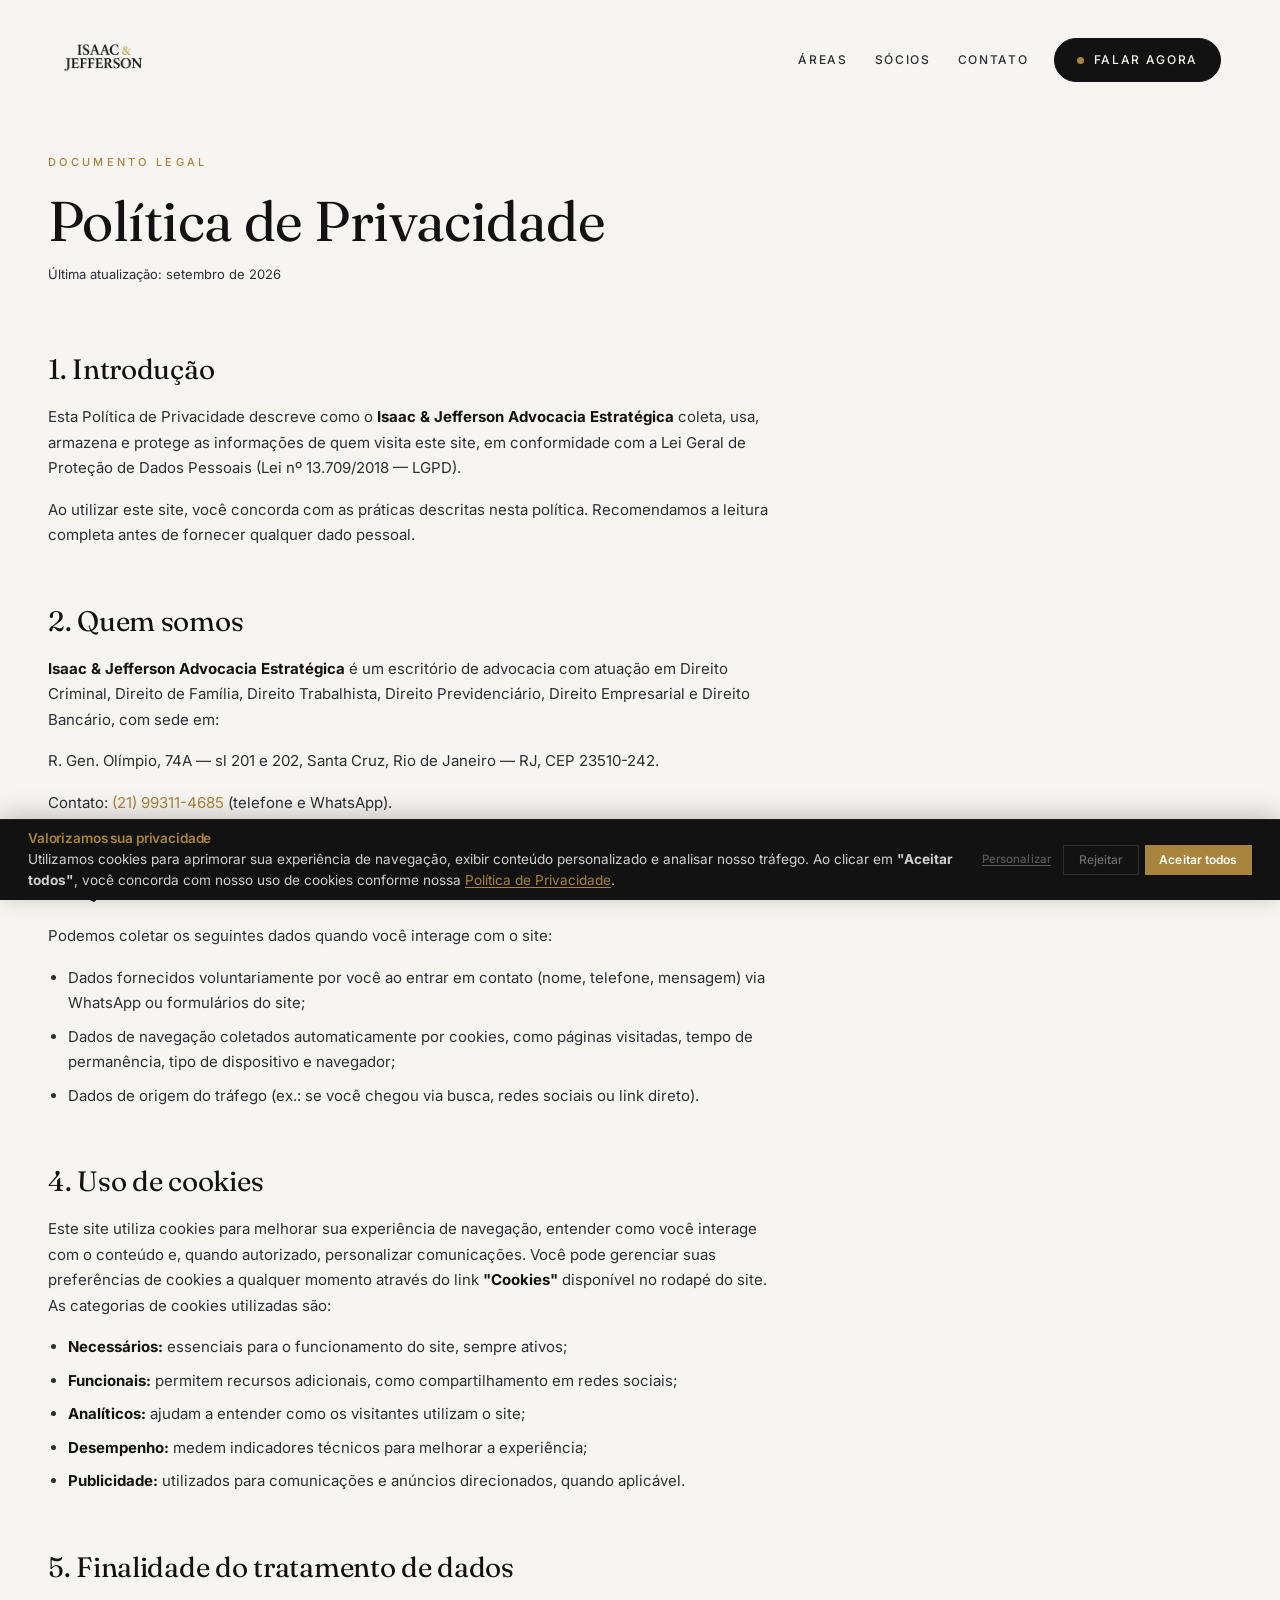
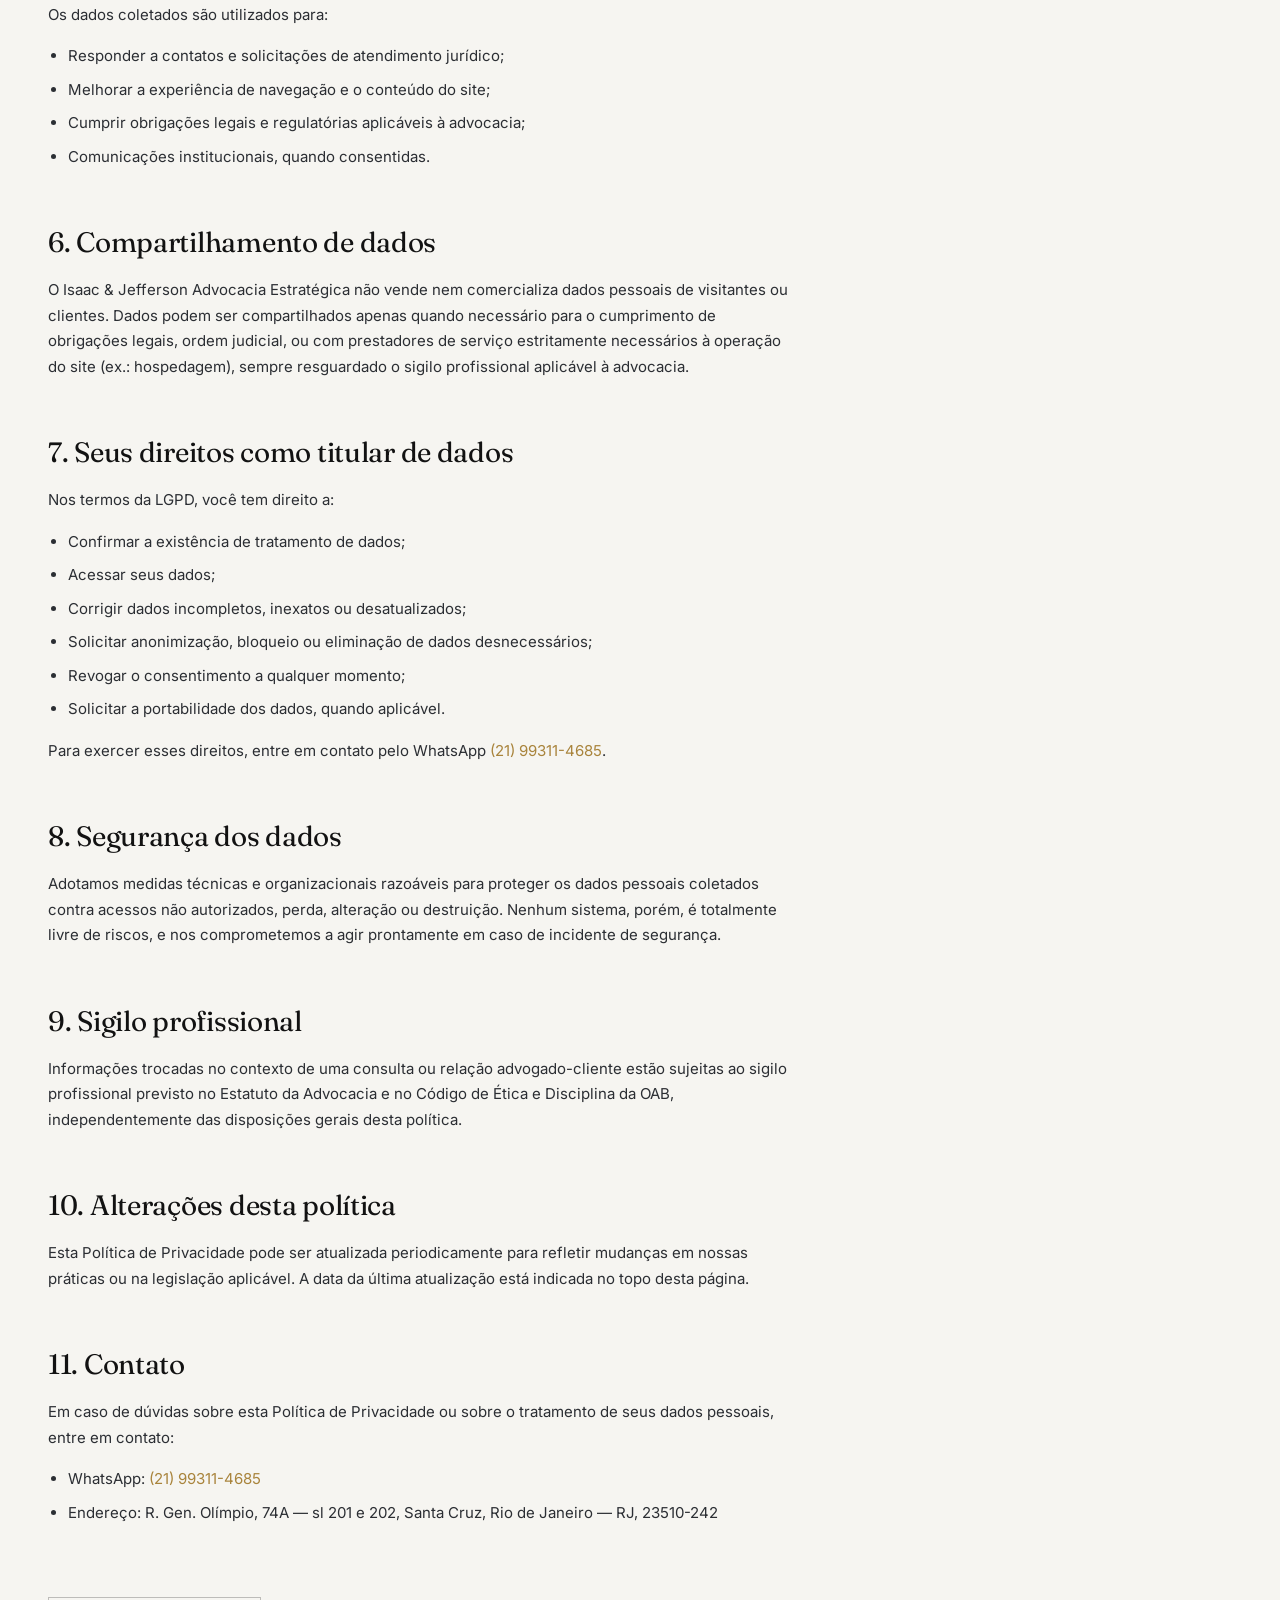
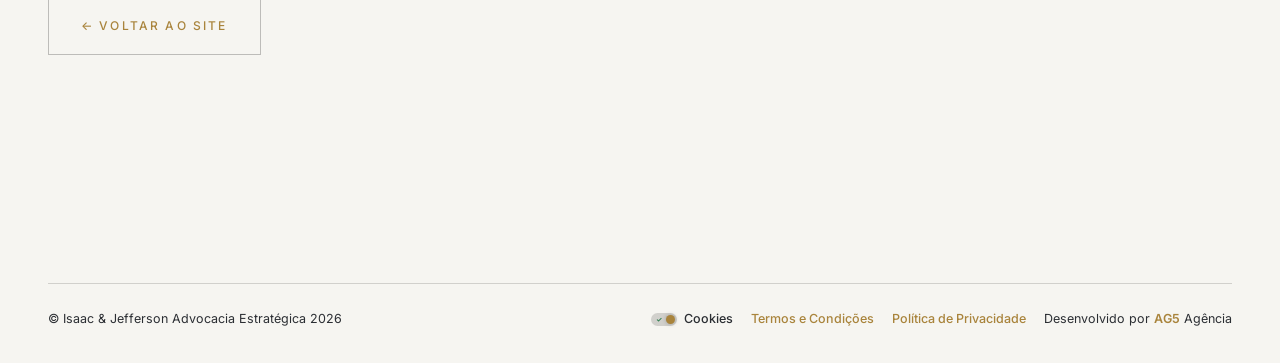
==== politica-de-privacidade.html @ b4bb5eb6 "Ajuste Gerais em cada seção" ====
<!DOCTYPE html>
<html lang="pt-BR">
<head>
<meta charset="utf-8" />
<meta name="viewport" content="width=device-width, initial-scale=1" />
<title>Política de Privacidade — Isaac &amp; Jefferson Advocacia Estratégica</title>
<meta name="description" content="Política de Privacidade do escritório Isaac &amp; Jefferson Advocacia Estratégica: como coletamos, usamos e protegemos seus dados, em conformidade com a LGPD." />
<meta name="robots" content="noindex, follow" />
<meta name="theme-color" content="#121212" />
<link rel="icon" href="assets/favicon-isaac-jefferson-advocacia.ico" />
<link rel="preconnect" href="https://fonts.googleapis.com" />
<link rel="preconnect" href="https://fonts.gstatic.com" crossorigin />
<link href="https://fonts.googleapis.com/css2?family=Fraunces:opsz,wght@9..144,300;9..144,400;9..144,500;9..144,600&family=Inter:wght@300;400;500;600&display=swap" rel="stylesheet" />
<link rel="stylesheet" href="style.css" />
<link rel="stylesheet" href="cookie-banner.css" />
<style>
  .legal { padding: clamp(120px, 12vw, 160px) 0 clamp(70px, 10vw, 130px); }
  .legal__header { margin-bottom: clamp(40px, 6vw, 64px); }
  .legal__title { font-family: var(--font-display); font-size: clamp(32px, 5vw, 56px); line-height: 1.05; margin-bottom: 14px; }
  .legal__updated { font-size: 13px; color: var(--graphite); }
  .legal__body { max-width: 74ch; }
  .legal__body h2 { font-family: var(--font-display); font-size: clamp(20px, 2.4vw, 28px); margin: clamp(36px, 5vw, 52px) 0 14px; }
  .legal__body h2:first-child { margin-top: 0; }
  .legal__body p, .legal__body li { font-size: 15px; line-height: 1.7; color: var(--graphite); }
  .legal__body p { margin: 0 0 16px; }
  .legal__body ul { margin: 0 0 16px; padding-left: 20px; }
  .legal__body li { margin-bottom: 8px; }
  .legal__body a { color: var(--gold); }
  .legal__body strong { color: var(--ink); }
  .legal__back { display: inline-flex; margin-top: clamp(40px, 6vw, 56px); }
</style>
</head>
<body>

<a href="index.html#hero" class="sr-only">Ir para o conteúdo</a>

<header class="nav" id="navbar">
  <div class="nav__inner">
    <a href="index.html#hero" class="nav__logo" aria-label="Isaac &amp; Jefferson Advocacia Estratégica — início">
      <img src="assets/logo-isaac-jefferson-advocacia-estrategica.webp" alt="Isaac &amp; Jefferson Advocacia Estratégica" />
    </a>
    <nav class="nav__links" aria-label="Navegação principal">
      <a class="nav__link" href="index.html#areas">Áreas</a>
      <a class="nav__link" href="index.html#socios">Sócios</a>
      <a class="nav__link" href="index.html#contato">Contato</a>
      <a class="nav__cta" href="https://wa.me/5521993114685?text=Ol%C3%A1%2C%20vim%20atrav%C3%A9s%20do%20site%20e%20gostaria%20de%20agendar%20uma%20consulta." target="_blank" rel="noopener"><span class="nav__dot"></span>Falar agora</a>
    </nav>
    <button type="button" class="nav__burger" id="navBurger" aria-label="Abrir menu" aria-expanded="false" aria-controls="drawer">
      <span></span><span></span><span></span>
    </button>
  </div>
</header>

<main>
  <section class="legal section--light">
    <div class="wrap">
      <div class="legal__header">
        <p class="eyebrow mb-3">Documento legal</p>
        <h1 class="legal__title">Política de Privacidade</h1>
        <p class="legal__updated">Última atualização: setembro de 2026</p>
      </div>

      <div class="legal__body">
        <h2>1. Introdução</h2>
        <p>Esta Política de Privacidade descreve como o <strong>Isaac &amp; Jefferson Advocacia Estratégica</strong> coleta, usa, armazena e protege as informações de quem visita este site, em conformidade com a Lei Geral de Proteção de Dados Pessoais (Lei nº 13.709/2018 — LGPD).</p>
        <p>Ao utilizar este site, você concorda com as práticas descritas nesta política. Recomendamos a leitura completa antes de fornecer qualquer dado pessoal.</p>

        <h2>2. Quem somos</h2>
        <p><strong>Isaac &amp; Jefferson Advocacia Estratégica</strong> é um escritório de advocacia com atuação em Direito Criminal, Direito de Família, Direito Trabalhista, Direito Previdenciário, Direito Empresarial e Direito Bancário, com sede em:</p>
        <p>R. Gen. Olímpio, 74A — sl 201 e 202, Santa Cruz, Rio de Janeiro — RJ, CEP 23510-242.</p>
        <p>Contato: <a href="https://wa.me/5521993114685?text=Ol%C3%A1%2C%20vim%20atrav%C3%A9s%20do%20site%20e%20gostaria%20de%20tirar%20uma%20d%C3%BAvida." target="_blank" rel="noopener">(21) 99311-4685</a> (telefone e WhatsApp).</p>

        <h2>3. Quais dados coletamos</h2>
        <p>Podemos coletar os seguintes dados quando você interage com o site:</p>
        <ul>
          <li>Dados fornecidos voluntariamente por você ao entrar em contato (nome, telefone, mensagem) via WhatsApp ou formulários do site;</li>
          <li>Dados de navegação coletados automaticamente por cookies, como páginas visitadas, tempo de permanência, tipo de dispositivo e navegador;</li>
          <li>Dados de origem do tráfego (ex.: se você chegou via busca, redes sociais ou link direto).</li>
        </ul>

        <h2>4. Uso de cookies</h2>
        <p>Este site utiliza cookies para melhorar sua experiência de navegação, entender como você interage com o conteúdo e, quando autorizado, personalizar comunicações. Você pode gerenciar suas preferências de cookies a qualquer momento através do link <strong>"Cookies"</strong> disponível no rodapé do site. As categorias de cookies utilizadas são:</p>
        <ul>
          <li><strong>Necessários:</strong> essenciais para o funcionamento do site, sempre ativos;</li>
          <li><strong>Funcionais:</strong> permitem recursos adicionais, como compartilhamento em redes sociais;</li>
          <li><strong>Analíticos:</strong> ajudam a entender como os visitantes utilizam o site;</li>
          <li><strong>Desempenho:</strong> medem indicadores técnicos para melhorar a experiência;</li>
          <li><strong>Publicidade:</strong> utilizados para comunicações e anúncios direcionados, quando aplicável.</li>
        </ul>

        <h2>5. Finalidade do tratamento de dados</h2>
        <p>Os dados coletados são utilizados para:</p>
        <ul>
          <li>Responder a contatos e solicitações de atendimento jurídico;</li>
          <li>Melhorar a experiência de navegação e o conteúdo do site;</li>
          <li>Cumprir obrigações legais e regulatórias aplicáveis à advocacia;</li>
          <li>Comunicações institucionais, quando consentidas.</li>
        </ul>

        <h2>6. Compartilhamento de dados</h2>
        <p>O Isaac &amp; Jefferson Advocacia Estratégica não vende nem comercializa dados pessoais de visitantes ou clientes. Dados podem ser compartilhados apenas quando necessário para o cumprimento de obrigações legais, ordem judicial, ou com prestadores de serviço estritamente necessários à operação do site (ex.: hospedagem), sempre resguardado o sigilo profissional aplicável à advocacia.</p>

        <h2>7. Seus direitos como titular de dados</h2>
        <p>Nos termos da LGPD, você tem direito a:</p>
        <ul>
          <li>Confirmar a existência de tratamento de dados;</li>
          <li>Acessar seus dados;</li>
          <li>Corrigir dados incompletos, inexatos ou desatualizados;</li>
          <li>Solicitar anonimização, bloqueio ou eliminação de dados desnecessários;</li>
          <li>Revogar o consentimento a qualquer momento;</li>
          <li>Solicitar a portabilidade dos dados, quando aplicável.</li>
        </ul>
        <p>Para exercer esses direitos, entre em contato pelo WhatsApp <a href="https://wa.me/5521993114685?text=Ol%C3%A1%2C%20vim%20atrav%C3%A9s%20do%20site%20e%20gostaria%20de%20tirar%20uma%20d%C3%BAvida." target="_blank" rel="noopener">(21) 99311-4685</a>.</p>

        <h2>8. Segurança dos dados</h2>
        <p>Adotamos medidas técnicas e organizacionais razoáveis para proteger os dados pessoais coletados contra acessos não autorizados, perda, alteração ou destruição. Nenhum sistema, porém, é totalmente livre de riscos, e nos comprometemos a agir prontamente em caso de incidente de segurança.</p>

        <h2>9. Sigilo profissional</h2>
        <p>Informações trocadas no contexto de uma consulta ou relação advogado-cliente estão sujeitas ao sigilo profissional previsto no Estatuto da Advocacia e no Código de Ética e Disciplina da OAB, independentemente das disposições gerais desta política.</p>

        <h2>10. Alterações desta política</h2>
        <p>Esta Política de Privacidade pode ser atualizada periodicamente para refletir mudanças em nossas práticas ou na legislação aplicável. A data da última atualização está indicada no topo desta página.</p>

        <h2>11. Contato</h2>
        <p>Em caso de dúvidas sobre esta Política de Privacidade ou sobre o tratamento de seus dados pessoais, entre em contato:</p>
        <ul>
          <li>WhatsApp: <a href="https://wa.me/5521993114685?text=Ol%C3%A1%2C%20vim%20atrav%C3%A9s%20do%20site%20e%20gostaria%20de%20tirar%20uma%20d%C3%BAvida." target="_blank" rel="noopener">(21) 99311-4685</a></li>
          <li>Endereço: R. Gen. Olímpio, 74A — sl 201 e 202, Santa Cruz, Rio de Janeiro — RJ, 23510-242</li>
        </ul>

        <a class="btn btn--ghost legal__back" href="index.html">← Voltar ao site</a>
      </div>
    </div>
  </section>
</main>

<footer class="footer">
  <div class="wrap">
    <div class="credits">
      <p>© Isaac &amp; Jefferson Advocacia Estratégica 2026</p>
      <div class="credits__right">
        <a href="#" id="ck-prefs-link" class="credits__cookie-link">
          <span class="credits__cookie-icon" id="cookie-toggle" aria-hidden="true">
            <span class="credits__cookie-check">✓</span>
            <span class="credits__cookie-x">✕</span>
            <span class="credits__cookie-dot"></span>
          </span>
          Cookies
        </a>
        <a href="termos-e-condicoes.html" class="credits__legal-link">Termos e Condições</a>
        <a href="politica-de-privacidade.html" class="credits__legal-link">Política de Privacidade</a>
        <p>Desenvolvido por <a href="https://www.ag5agencia.com.br" target="_blank" rel="noopener">AG5</a> Agência</p>
      </div>
    </div>
  </div>
</footer>

<!-- DRAWER MOBILE -->
<div class="drawer-overlay" id="drawerOverlay"></div>
<aside class="drawer" id="drawer" aria-hidden="true">
  <div class="drawer__head">
    <a href="index.html#hero" class="drawer__logo" aria-label="Isaac &amp; Jefferson Advocacia Estratégica — início">
      <img src="assets/logo-isaac-jefferson-advocacia-estrategica.webp" alt="Isaac &amp; Jefferson Advocacia Estratégica" />
    </a>
    <button type="button" class="drawer__close" id="drawerClose" aria-label="Fechar menu">
      <span></span><span></span>
    </button>
  </div>
  <nav class="drawer__nav" aria-label="Navegação mobile">
    <a class="drawer__link" href="index.html#areas">Áreas</a>
    <a class="drawer__link" href="index.html#socios">Sócios</a>
    <a class="drawer__link" href="index.html#contato">Contato</a>
  </nav>
  <a class="drawer__cta" href="https://wa.me/5521993114685?text=Ol%C3%A1%2C%20vim%20atrav%C3%A9s%20do%20site%20e%20gostaria%20de%20agendar%20uma%20consulta." target="_blank" rel="noopener"><span class="nav__dot"></span>Falar agora</a>
</aside>

<!-- ========== COOKIE BANNER (LGPD) ========== -->
<div id="ck-banner" class="ck-banner" role="dialog" aria-modal="true" aria-label="Aviso de cookies" aria-live="polite" aria-hidden="true">
  <div class="ck-banner__inner">
    <div class="ck-banner__content">
      <h2 class="ck-banner__title">Valorizamos sua privacidade</h2>
      <p class="ck-banner__text">
        Utilizamos cookies para aprimorar sua experiência de navegação, exibir conteúdo
        personalizado e analisar nosso tráfego. Ao clicar em <strong>"Aceitar todos"</strong>,
        você concorda com nosso uso de cookies conforme nossa
        <a href="politica-de-privacidade.html" class="ck-banner__link">Política de Privacidade</a>.
      </p>
    </div>
    <div class="ck-banner__actions">
      <button id="ck-customize" class="ck-btn ck-btn--ghost">Personalizar</button>
      <button id="ck-reject" class="ck-btn ck-btn--outline">Rejeitar</button>
      <button id="ck-accept-all" class="ck-btn ck-btn--primary">Aceitar todos</button>
    </div>
  </div>
</div>

<div id="ck-modal" class="ck-modal" role="dialog" aria-modal="true" aria-label="Personalizar preferências de cookies" aria-hidden="true">
  <div class="ck-modal__overlay" id="ck-modal-overlay"></div>
  <div class="ck-modal__box">
    <div class="ck-modal__header">
      <h2 class="ck-modal__title">Personalizar preferências de consentimento</h2>
      <button class="ck-modal__close" id="ck-modal-close" aria-label="Fechar modal">
        <svg width="18" height="18" viewBox="0 0 24 24" fill="none" aria-hidden="true">
          <path d="M18 6L6 18M6 6l12 12" stroke="currentColor" stroke-width="2" stroke-linecap="round" stroke-linejoin="round" />
        </svg>
      </button>
    </div>
    <div class="ck-modal__body">
      <p class="ck-modal__intro">
        Utilizamos cookies para ajudar você a navegar com eficiência e executar certas funções.
        Os cookies classificados como <strong>"Necessário"</strong> são essenciais para o
        funcionamento básico do site e não podem ser desativados.
      </p>
      <div class="ck-category">
        <div class="ck-category__header">
          <div class="ck-category__info">
            <h3 class="ck-category__name">Necessário</h3>
            <p class="ck-category__desc">Essenciais para o funcionamento do site. Não armazenam dados pessoalmente identificáveis.</p>
          </div>
          <span class="ck-category__badge">Sempre ativo</span>
        </div>
      </div>
      <div class="ck-category">
        <div class="ck-category__header">
          <div class="ck-category__info">
            <h3 class="ck-category__name">Funcional</h3>
            <p class="ck-category__desc">Ajudam a executar funcionalidades como compartilhamento em mídia social e recursos de terceiros.</p>
          </div>
          <label class="ck-toggle" aria-label="Ativar cookies funcionais">
            <input type="checkbox" id="ck-functional" name="functional">
            <span class="ck-toggle__slider"></span>
          </label>
        </div>
      </div>
      <div class="ck-category">
        <div class="ck-category__header">
          <div class="ck-category__info">
            <h3 class="ck-category__name">Analítico</h3>
            <p class="ck-category__desc">Usados para entender como os visitantes interagem com o site (visitantes, taxa de rejeição, etc.).</p>
          </div>
          <label class="ck-toggle" aria-label="Ativar cookies analíticos">
            <input type="checkbox" id="ck-analytics" name="analytics">
            <span class="ck-toggle__slider"></span>
          </label>
        </div>
      </div>
      <div class="ck-category">
        <div class="ck-category__header">
          <div class="ck-category__info">
            <h3 class="ck-category__name">Desempenho</h3>
            <p class="ck-category__desc">Analisam índices de desempenho do site para oferecer melhor experiência ao visitante.</p>
          </div>
          <label class="ck-toggle" aria-label="Ativar cookies de desempenho">
            <input type="checkbox" id="ck-performance" name="performance">
            <span class="ck-toggle__slider"></span>
          </label>
        </div>
      </div>
      <div class="ck-category">
        <div class="ck-category__header">
          <div class="ck-category__info">
            <h3 class="ck-category__name">Publicidade</h3>
            <p class="ck-category__desc">Entregam anúncios personalizados com base nas páginas visitadas anteriormente.</p>
          </div>
          <label class="ck-toggle" aria-label="Ativar cookies de publicidade">
            <input type="checkbox" id="ck-advertising" name="advertising">
            <span class="ck-toggle__slider"></span>
          </label>
        </div>
      </div>
    </div>
    <div class="ck-modal__footer">
      <button id="ck-modal-reject" class="ck-btn ck-btn--outline">Rejeitar</button>
      <button id="ck-modal-save" class="ck-btn ck-btn--ghost">Salvar Preferências</button>
      <button id="ck-modal-accept-all" class="ck-btn ck-btn--primary">Aceitar todos</button>
    </div>
  </div>
</div>

<button id="ck-prefs-btn" class="ck-prefs-btn" aria-label="Preferências de cookies" style="display:none;">Cookies</button>

<script src="cookie-banner.js" defer></script>
<script src="script.js" defer></script>
</body>
</html>
---- style.css ----
/* Isaac & Jefferson | Advocacia Estratégica — style.css */

:root {
  --ink: #121212;
  --gold: #A9843C;
  --paper: #F6F5F1;
  --graphite: #2B2E33;
  --ink-70: rgba(18, 18, 18, 0.7);
  --ink-16: rgba(18, 18, 18, 0.16);
  --ink-25: rgba(18, 18, 18, 0.25);
  --paper-82: rgba(246, 245, 241, 0.82);
  --paper-70: rgba(246, 245, 241, 0.7);
  --paper-60: rgba(246, 245, 241, 0.6);
  --paper-30: rgba(246, 245, 241, 0.3);
  --paper-16: rgba(246, 245, 241, 0.16);

  --font-display: "Fraunces", Georgia, "Times New Roman", serif;
  --font-body: "Inter", system-ui, -apple-system, sans-serif;

  --sp-1: 6px;
  --sp-2: 12px;
  --sp-3: 20px;
  --sp-4: 32px;
  --sp-5: clamp(34px, 5vw, 64px);
  --sp-section: clamp(70px, 10vw, 130px);
  --gutter: clamp(18px, 4vw, 48px);
  --maxw: 1280px;

  --ease-out-expo: cubic-bezier(0.16, 1, 0.3, 1);
}

*, *::before, *::after { box-sizing: border-box; }

html { scroll-behavior: smooth; }

body {
  margin: 0;
  background: var(--paper);
  color: var(--ink);
  font-family: var(--font-body);
  font-size: 16px;
  line-height: 1.5;
  -webkit-font-smoothing: antialiased;
  overflow-x: hidden;
}

img { display: block; max-width: 100%; }
a { color: var(--gold); text-decoration: none; transition: color 200ms ease; }
a:hover { color: var(--ink); }
button, input, textarea, select { font: inherit; }

h1, h2, h3 { margin: 0; font-weight: 400; letter-spacing: -0.01em; }
p { margin: 0; }

.wrap { max-width: var(--maxw); margin: 0 auto; padding: 0 var(--gutter); }
.section { padding: var(--sp-section) 0; }
.section--dark { background: var(--ink); color: var(--paper); }
.section--graphite { background: var(--graphite); color: var(--paper); }

.eyebrow {
  font-size: 11px;
  letter-spacing: 0.3em;
  text-transform: uppercase;
  color: var(--gold);
  font-weight: 500;
}

.display {
  font-family: var(--font-display);
  line-height: 1.05;
}

.lead {
  font-size: clamp(15px, 1.5vw, 18px);
  line-height: 1.65;
  text-wrap: pretty;
  max-width: 52ch;
}

.section--dark .lead, .section--graphite .lead { color: var(--paper-82); }
.section--light .lead { color: var(--graphite); }

/* ---------- botões ---------- */
.btn {
  display: inline-flex;
  align-items: center;
  gap: var(--sp-2);
  padding: 19px 32px;
  font-size: 12px;
  letter-spacing: 0.18em;
  text-transform: uppercase;
  font-weight: 500;
  border: 1px solid transparent;
  cursor: pointer;
  transition: background 250ms ease, color 250ms ease, border-color 250ms ease;
}
.btn--solid { background: var(--ink); color: var(--paper); border-color: var(--ink); }
.btn--solid:hover { background: var(--gold); border-color: var(--gold); color: var(--ink); }
.btn--gold { background: var(--gold); color: var(--ink); border-color: var(--gold); }
.btn--gold:hover { background: var(--paper); border-color: var(--paper); }
.btn--ghost { border-color: var(--ink-25); color: var(--ink); }
.btn--ghost:hover { border-color: var(--gold); color: var(--gold); }
.btn--ghost-light { border-color: var(--paper-30); color: var(--paper); padding: 15px 24px; font-size: 11.5px; letter-spacing: 0.16em; }
.btn--ghost-light:hover { border-color: var(--gold); color: var(--gold); }
.btn--sm { padding: 17px 28px; font-size: 11.5px; }

.link-underline {
  display: inline-flex;
  align-items: center;
  gap: var(--sp-2);
  color: var(--paper);
  border-bottom: 1px solid var(--gold);
  padding-bottom: 8px;
  font-size: 12px;
  letter-spacing: 0.18em;
  text-transform: uppercase;
  font-weight: 500;
}
.link-underline:hover { color: var(--gold); }

/* ---------- navbar ---------- */
.nav {
  position: fixed;
  inset: 0 0 auto 0;
  z-index: 50;
  padding: clamp(14px, 2.4vw, 22px) clamp(14px, 3vw, 28px) 0;
  transition: padding 380ms var(--ease-out-expo);
}
.nav__inner {
  max-width: var(--maxw);
  margin: 0 auto;
  padding: 0 clamp(18px, 2.4vw, 30px);
  height: clamp(60px, 7.2vw, 76px);
  display: flex;
  align-items: center;
  justify-content: space-between;
  gap: var(--sp-3);
  background: rgba(246, 245, 241, 0);
  border: 1px solid transparent;
  border-radius: 999px;
  box-shadow: none;
  backdrop-filter: blur(0px);
  -webkit-backdrop-filter: blur(0px);
  transition:
    background 420ms var(--ease-out-expo),
    border-color 420ms var(--ease-out-expo),
    box-shadow 420ms var(--ease-out-expo),
    backdrop-filter 420ms var(--ease-out-expo),
    height 380ms var(--ease-out-expo);
}
.nav.is-solid { padding-top: clamp(8px, 1.4vw, 14px); }
.nav.is-solid .nav__inner {
  height: clamp(54px, 6.2vw, 66px);
  background: rgba(246, 245, 241, 0.86);
  border-color: var(--ink-16);
  box-shadow: 0 12px 40px -18px rgba(18, 18, 18, 0.28);
  backdrop-filter: blur(14px) saturate(1.4);
  -webkit-backdrop-filter: blur(14px) saturate(1.4);
}
.nav__logo img { height: clamp(32px, 4.2vw, 42px); width: auto; mix-blend-mode: multiply; transition: height 380ms var(--ease-out-expo); }
.nav__links { display: flex; align-items: center; gap: clamp(10px, 1.8vw, 26px); }
.nav__link {
  position: relative;
  display: none;
  padding: 6px 2px;
  font-size: 12px;
  letter-spacing: 0.14em;
  text-transform: uppercase;
  color: var(--graphite);
  font-weight: 500;
}
.nav__link::after {
  content: "";
  position: absolute;
  left: 2px;
  right: 2px;
  bottom: 0;
  height: 1px;
  background: var(--gold);
  transform: scaleX(0);
  transform-origin: right;
  transition: transform 320ms var(--ease-out-expo);
}
.nav__link:hover { color: var(--ink); }
.nav__link:hover::after { transform: scaleX(1); transform-origin: left; }
.nav__cta {
  display: none;
  align-items: center;
  gap: 10px;
  background: var(--ink);
  color: var(--paper);
  padding: 12px 22px;
  border-radius: 999px;
  font-size: 12px;
  letter-spacing: 0.14em;
  text-transform: uppercase;
  font-weight: 500;
  border: 1px solid var(--ink);
  transition: background 250ms ease, color 250ms ease, border-color 250ms ease, transform 250ms var(--ease-out-expo), box-shadow 250ms ease;
}
.nav__cta:hover {
  background: var(--gold);
  border-color: var(--gold);
  color: var(--ink);
  transform: translateY(-1px);
  box-shadow: 0 8px 20px -8px rgba(169, 132, 60, 0.55);
}
.nav__dot { width: 7px; height: 7px; border-radius: 50%; background: var(--gold); flex: 0 0 auto; transition: background 250ms ease; }
.nav__cta:hover .nav__dot { background: var(--ink); }

/* ---------- burger ---------- */
.nav__burger {
  display: flex;
  flex-direction: column;
  justify-content: center;
  align-items: flex-end;
  gap: 6px;
  width: 32px;
  height: 32px;
  padding: 0;
  background: none;
  border: none;
  cursor: pointer;
  flex: 0 0 auto;
}
.nav__burger span {
  display: block;
  height: 2px;
  background: var(--ink);
  transition: width 220ms var(--ease-out-expo);
}
.nav__burger span:nth-child(1) { width: 26px; }
.nav__burger span:nth-child(2) { width: 20px; }
.nav__burger span:nth-child(3) { width: 26px; }
.nav__burger:hover span { width: 26px; }

/* ---------- drawer premium ---------- */
.drawer-overlay {
  position: fixed;
  inset: 0;
  background: rgba(18, 18, 18, 0.55);
  backdrop-filter: blur(2px);
  opacity: 0;
  visibility: hidden;
  transition: opacity 320ms var(--ease-out-expo), visibility 320ms var(--ease-out-expo);
  z-index: 9998;
}
.drawer-overlay.is-open { opacity: 1; visibility: visible; }

.drawer {
  position: fixed;
  inset: 0 0 0 auto;
  width: min(340px, 84vw);
  height: 100%;
  background: var(--ink);
  color: var(--paper);
  display: flex;
  flex-direction: column;
  padding: var(--sp-3) var(--sp-4) var(--sp-4);
  transform: translateX(100%);
  transition: transform 380ms var(--ease-out-expo);
  z-index: 9999;
}
.drawer.is-open { transform: translateX(0); }

.drawer__head {
  display: flex;
  align-items: center;
  justify-content: space-between;
  height: clamp(64px, 8vw, 88px);
  flex: 0 0 auto;
}
.drawer__logo img { height: 34px; width: auto; filter: brightness(0) invert(1); }

.drawer__close {
  display: flex;
  align-items: center;
  justify-content: center;
  width: 32px;
  height: 32px;
  padding: 0;
  background: none;
  border: none;
  cursor: pointer;
  position: relative;
}
.drawer__close span {
  position: absolute;
  width: 22px;
  height: 2px;
  background: var(--paper);
  transition: background 200ms ease;
}
.drawer__close span:nth-child(1) { transform: rotate(45deg); }
.drawer__close span:nth-child(2) { transform: rotate(-45deg); }
.drawer__close:hover span { background: var(--gold); }

.drawer__nav {
  display: flex;
  flex-direction: column;
  gap: var(--sp-2);
  margin-top: var(--sp-4);
  flex: 1 1 auto;
}
.drawer__link {
  font-family: var(--font-display);
  font-size: clamp(22px, 6vw, 28px);
  color: var(--paper);
  opacity: 0.7;
  padding: var(--sp-1) 0;
  transition: opacity 200ms ease, color 200ms ease;
}
.drawer__link:hover { opacity: 1; color: var(--gold); }

.drawer__cta {
  display: inline-flex;
  align-items: center;
  justify-content: center;
  gap: 10px;
  background: var(--gold);
  color: var(--ink);
  padding: 17px 24px;
  font-size: 12px;
  letter-spacing: 0.16em;
  text-transform: uppercase;
  font-weight: 500;
  border: 1px solid var(--gold);
  flex: 0 0 auto;
  transition: background 250ms ease, border-color 250ms ease;
}
.drawer__cta:hover { background: var(--paper); border-color: var(--paper); color: var(--ink); }

body.drawer-open { overflow: hidden; }

/* ---------- hero ---------- */
.hero { padding: clamp(76px, 8vh, 110px) 0 clamp(20px, 2.5vh, 40px); min-height: min(100svh, 700px); display: flex; align-items: center; }
.hero > .wrap { width: 100%; }
.hero__kicker { margin-bottom: clamp(10px, 1.6vh, 20px); font-size: clamp(10px, 1.1vw, 12px); letter-spacing: 0.34em; }
.hero__title {
  font-family: var(--font-display);
  font-size: clamp(30px, 5vw, 92px);
  line-height: 0.92;
  letter-spacing: -0.02em;
}
.hero__title > span { display: block; white-space: nowrap; }
.hero__amp { display: inline; color: var(--gold); font-style: italic; white-space: normal; }
.hero__wrap {
  display: flex;
  flex-wrap: wrap;
  align-items: center;
  justify-content: center;
  gap: clamp(84px, 12.5vw, 162px);
}
.hero__main { flex: 1 1 420px; max-width: 520px; display: flex; flex-direction: column; }
.hero__copy { margin-top: clamp(14px, 2vh, 28px); max-width: 520px; }
.hero__tagline {
  margin-bottom: clamp(10px, 1.6vh, 18px);
  font-size: clamp(12px, 1.3vw, 15px);
  letter-spacing: 0.26em;
  text-transform: uppercase;
  color: var(--gold);
  font-weight: 500;
}
.hero__text { margin-bottom: clamp(14px, 2vh, 24px); font-size: clamp(14px, 1.3vw, 17px); line-height: 1.55; color: var(--graphite); max-width: 56ch; text-wrap: pretty; }
.hero__actions { display: flex; flex-wrap: wrap; gap: 14px; }
.hero__figure {
  flex: 0 0 auto;
  width: min(clamp(240px, 33vw, 370px), calc(min(100svh, 700px) * 0.76 * 9 / 16));
  max-width: 370px;
  aspect-ratio: 9 / 16;
  margin: 0;
  position: relative;
}
.hero__figure::after {
  content: "";
  position: absolute;
  inset: -16px;
  z-index: -1;
  background: radial-gradient(closest-side, rgba(169, 132, 60, 0.24), transparent 72%);
  opacity: 0;
  transition: opacity 900ms var(--ease-out-expo);
}
.hero__figure.is-glowing::after { opacity: 1; }
.hero__figure video {
  width: 100%;
  height: 100%;
  object-fit: cover;
  object-position: 50% 18%;
  display: block;
  background: var(--graphite);
}
.hero__figure figcaption { margin-top: 12px; font-size: 11px; letter-spacing: 0.2em; text-transform: uppercase; color: var(--graphite); display: flex; align-items: center; gap: 10px; white-space: nowrap; }

.hero__video-controls {
  position: absolute;
  top: 0;
  left: 0;
  right: 0;
  z-index: 2;
  display: flex;
  justify-content: flex-end;
  gap: 6px;
  padding: 10px;
}
.hero__video-ctrl {
  width: 32px;
  height: 32px;
  display: flex;
  align-items: center;
  justify-content: center;
  font-size: 13px;
  line-height: 1;
  color: var(--paper);
  background: rgba(18, 18, 18, 0.55);
  border: 1px solid var(--paper-30);
  border-radius: 50%;
  cursor: pointer;
  backdrop-filter: blur(4px);
  transition: border-color 200ms ease, background 200ms ease;
}
.hero__video-ctrl:hover { border-color: var(--gold); background: rgba(18, 18, 18, 0.75); }
.hero__video:fullscreen { object-fit: contain; background: #000; }

/* ---------- hero mobile: texto + CTA no topo, retrato em moldura premium abaixo ---------- */
@media (max-width: 899px) {
  .hero { padding: clamp(96px, 24vw, 128px) 0 clamp(48px, 10vw, 72px); min-height: 0; }
  .nav__burger span { background: var(--ink); }
  .hero__wrap { display: block; }
  .hero__main { max-width: 100%; }
  .hero__copy { max-width: 100%; }
  .hero__title { font-size: clamp(46px, 15vw, 76px); }

  .hero__figure {
    width: 100%;
    max-width: 460px;
    aspect-ratio: 9 / 16;
    margin: clamp(32px, 8vw, 44px) auto 0;
    position: relative;
    align-self: auto;
    padding: 10px;
    border: 1px solid var(--ink-16);
  }
  .hero__figure::before {
    content: "";
    position: absolute;
    top: -8px;
    right: -8px;
    width: 56px;
    height: 56px;
    border-top: 1px solid var(--gold);
    border-right: 1px solid var(--gold);
    z-index: 1;
  }
  .hero__figure video {
    object-position: 50% 12%;
  }
  .hero__figure figcaption {
    position: absolute;
    left: 24px;
    bottom: 24px;
    margin: 0;
    color: var(--paper);
    background: rgba(18, 18, 18, 0.72);
    padding: 8px 14px;
    backdrop-filter: blur(4px);
  }
  .hero__figure figcaption .rule { background: var(--gold); }
}
.rule { width: 22px; height: 1px; background: var(--gold); display: block; }

/* animações de entrada do hero */
.anim-rise { animation: ijRise 700ms var(--ease-out-expo) both; will-change: transform, opacity; }
.anim-rise--1 { animation-delay: 80ms; }
.anim-rise--2 { animation-delay: 160ms; }
.anim-rise--3 { animation-delay: 240ms; }
.anim-portrait { animation: ijPortrait 900ms ease-out 300ms both; will-change: transform, opacity; }

@keyframes ijRise { from { opacity: 0; transform: translateY(40px); } to { opacity: 1; transform: translateY(0); } }
@keyframes ijPortrait { from { opacity: 0; transform: scale(0.95); } to { opacity: 1; transform: scale(1); } }

/* revelação no scroll */
.js .reveal { opacity: 0; transform: translateY(25px); }
.js .reveal.is-visible { opacity: 1; transform: translateY(0); transition: opacity 450ms var(--ease-out-expo), transform 450ms var(--ease-out-expo); }
.reveal-off .reveal { opacity: 1 !important; transform: none !important; transition: none !important; }

/* ---------- dor e solução ---------- */
.split {
  display: grid;
  grid-template-columns: 1fr;
  gap: clamp(36px, 6vw, 90px);
  align-items: start;
}
.split--center { align-items: center; }
.pain__title { margin-bottom: 26px; font-family: var(--font-display); font-size: clamp(30px, 4.4vw, 60px); line-height: 1.04; }
.mb-3 { margin-bottom: 22px; }
.mb-4 { margin-bottom: clamp(30px, 4vw, 42px); }

/* ---------- problema vs solução (cards editoriais) ---------- */
.ps__head { max-width: 100%; margin-bottom: clamp(44px, 6vw, 76px); }
.ps__head .eyebrow { margin-bottom: clamp(18px, 2.6vw, 28px); }
.ps__head-row { display: flex; flex-direction: column; gap: clamp(24px, 3.2vw, 32px); }
.ps__head .pain__title { max-width: 20ch; line-height: 1.18; margin-bottom: 0; }
.ps__head .lead { color: var(--paper-82); max-width: 46ch; line-height: 1.75; }

.ps__grid {
  display: grid;
  grid-template-columns: 1fr;
  gap: clamp(28px, 3.6vw, 48px);
}

.ps__card {
  position: relative;
  display: flex;
  flex-direction: column;
  border: 1px solid var(--paper-16);
  background: rgba(246, 245, 241, 0.03);
  overflow: hidden;
}
.ps__card--solution { border-color: rgba(169, 132, 60, 0.35); }

.ps__figure {
  margin: 0;
  aspect-ratio: 16 / 10;
  overflow: hidden;
  position: relative;
}
.ps__figure::after {
  content: "";
  position: absolute;
  inset: 0;
  background: linear-gradient(180deg, rgba(18, 18, 18, 0) 55%, rgba(18, 18, 18, 0.65) 100%);
}
.ps__figure img {
  width: 100%;
  height: 100%;
  object-fit: cover;
  filter: grayscale(1) contrast(1.1);
  transition: transform 900ms var(--ease-out-expo);
  display: block;
}
.ps__card:hover .ps__figure img { transform: scale(1.045); }
.ps__card--problem .ps__figure img { object-position: 70% 40%; }
.ps__card--solution .ps__figure img { filter: grayscale(0.35) contrast(1.08) sepia(0.08); object-position: 30% 45%; }

.ps__content { padding: clamp(28px, 3.4vw, 42px); flex: 1; display: flex; flex-direction: column; }
.ps__tag {
  display: inline-flex;
  align-self: flex-start;
  margin-bottom: clamp(14px, 2vw, 20px);
  padding: 6px 14px;
  font-size: 11px;
  letter-spacing: 0.22em;
  text-transform: uppercase;
  font-weight: 500;
  color: var(--paper-70);
  border: 1px solid var(--paper-16);
}
.ps__tag--gold { color: var(--ink); background: var(--gold); border-color: var(--gold); }
.ps__title { font-family: var(--font-display); font-size: clamp(22px, 2.6vw, 32px); line-height: 1.15; margin-bottom: clamp(18px, 2.2vw, 26px); max-width: 26ch; }
.ps__list { display: grid; gap: clamp(12px, 1.6vw, 16px); margin: 0 0 clamp(6px, 1vw, 10px); padding: 0; list-style: none; }
.ps__list li {
  position: relative;
  padding-left: 22px;
  font-size: 14px;
  line-height: 1.6;
  color: var(--paper-70);
  text-wrap: pretty;
}
.ps__list li::before {
  content: "";
  position: absolute;
  left: 0;
  top: 9px;
  width: 12px;
  height: 1px;
  background: var(--paper-30);
}
.ps__card--solution .ps__list li::before { background: var(--gold); }

/* ---------- acordeão (áreas e FAQ) ---------- */
.head-row {
  display: flex;
  flex-wrap: wrap;
  justify-content: space-between;
  align-items: flex-end;
  gap: var(--sp-3);
  margin-bottom: var(--sp-5);
}
.head-row h2 { font-family: var(--font-display); font-size: clamp(30px, 4.4vw, 58px); max-width: 22ch; }
#areas .head-row h2 { font-size: clamp(26px, 3.6vw, 46px); line-height: 1.2; }
#videos .head-row .pain__title { font-size: clamp(26px, 3.6vw, 46px); line-height: 1.2; margin-bottom: 0; }
.head-row p { font-size: 14px; line-height: 1.6; color: var(--graphite); max-width: 34ch; }
#areas .head-row { align-items: center; }
#videos .head-row { align-items: center; }

.acc { border-top: 1px solid var(--ink-16); }
.acc__item { border-bottom: 1px solid var(--ink-16); }
.acc__btn {
  width: 100%;
  background: none;
  border: 0;
  padding: clamp(22px, 3vw, 32px) 0;
  display: grid;
  grid-template-columns: auto 1fr auto;
  gap: clamp(16px, 3vw, 32px);
  align-items: center;
  text-align: left;
  cursor: pointer;
  color: var(--ink);
  transition: color 200ms ease;
}
.acc__btn:hover { color: var(--gold); }
.acc__num { font-family: var(--font-display); font-size: 13px; color: var(--gold); letter-spacing: 0.06em; }
.acc__label { display: flex; flex-wrap: wrap; align-items: baseline; gap: 8px 18px; }
.acc__name { font-family: var(--font-display); font-size: clamp(22px, 3.2vw, 40px); line-height: 1.1; }
.acc__tag { font-size: 11px; letter-spacing: 0.2em; text-transform: uppercase; color: var(--graphite); }
.acc__icon {
  font-size: 26px;
  line-height: 1;
  color: var(--gold);
  display: inline-block;
  transition: transform 250ms ease;
  will-change: transform;
}
.acc__btn[aria-expanded="true"] .acc__icon { transform: rotate(45deg); }
.acc__panel { max-height: 0; overflow: hidden; transition: max-height 420ms var(--ease-out-expo); }
.acc__inner { opacity: 0; transition: opacity 350ms ease-in-out; }
.acc__item.is-open .acc__inner { opacity: 1; }
.acc__services {
  display: grid;
  grid-template-columns: 1fr;
  gap: 10px 40px;
  padding-bottom: clamp(28px, 4vw, 40px);
  max-width: 1000px;
}
.acc__services p {
  font-size: 14.5px;
  line-height: 1.55;
  color: var(--graphite);
  display: grid;
  grid-template-columns: auto 1fr;
  gap: var(--sp-2);
  align-items: baseline;
}
.acc__dash { width: 14px; height: 1px; background: var(--gold); display: block; transform: translateY(-4px); }

/* ---------- áreas de atuação: grid de cards editoriais premium ---------- */
.area-grid {
  display: grid;
  grid-template-columns: 1fr;
  gap: clamp(16px, 2vw, 22px);
}
.area-card {
  position: relative;
  display: flex;
  flex-direction: column;
  justify-content: space-between;
  aspect-ratio: 4 / 5;
  padding: clamp(24px, 2.6vw, 34px);
  border: none;
  cursor: pointer;
  overflow: hidden;
  text-align: left;
  color: var(--paper);
  isolation: isolate;
}
.area-card__bg {
  position: absolute;
  inset: 0;
  z-index: -1;
  background-image: var(--area-bg);
  background-size: cover;
  background-position: center;
  filter: grayscale(1) contrast(1.1) brightness(0.62);
  transform: scale(1.06);
  transition: transform 1100ms var(--ease-out-expo), filter 600ms ease;
}
.area-card__bg::after {
  content: "";
  position: absolute;
  inset: 0;
  background: linear-gradient(180deg, rgba(18, 18, 18, 0.15) 0%, rgba(18, 18, 18, 0.2) 40%, rgba(18, 18, 18, 0.92) 100%);
}
.area-card:hover .area-card__bg,
.area-card:focus-visible .area-card__bg { transform: scale(1); filter: grayscale(0.35) contrast(1.12) brightness(0.68); }

.area-card__top { display: flex; align-items: center; justify-content: space-between; gap: 12px; }
.area-card__num { font-family: var(--font-display); font-size: 14px; color: var(--gold); letter-spacing: 0.08em; }
.area-card__tag {
  font-size: 10.5px;
  letter-spacing: 0.16em;
  text-transform: uppercase;
  font-weight: 600;
  color: var(--ink);
  background: var(--gold);
  padding: 5px 11px;
}
.area-card__bottom { display: flex; flex-direction: column; gap: 12px; }
.area-card__name {
  font-family: var(--font-display);
  font-size: clamp(26px, 2.6vw, 34px);
  line-height: 1.08;
}
.area-card__cta {
  display: inline-flex;
  align-items: center;
  gap: 8px;
  font-size: 11px;
  letter-spacing: 0.18em;
  text-transform: uppercase;
  font-weight: 500;
  color: var(--paper-70);
  transition: color 250ms ease, gap 250ms ease;
}
.area-card:hover .area-card__cta,
.area-card:focus-visible .area-card__cta { color: var(--gold); gap: 12px; }

/* ---------- modal de serviços por área ---------- */
.area-modal-overlay {
  position: fixed;
  inset: 0;
  z-index: 9200;
  background: rgba(18, 18, 18, 0.72);
  backdrop-filter: blur(3px);
  opacity: 0;
  visibility: hidden;
  transition: opacity 320ms var(--ease-out-expo), visibility 320ms var(--ease-out-expo);
}
.area-modal-overlay.is-open { opacity: 1; visibility: visible; }

.area-modal {
  position: fixed;
  inset: 0;
  z-index: 9201;
  display: flex;
  align-items: center;
  justify-content: center;
  padding: clamp(16px, 3vw, 40px);
  opacity: 0;
  visibility: hidden;
  pointer-events: none;
  transition: opacity 320ms var(--ease-out-expo), visibility 320ms var(--ease-out-expo);
}
.area-modal.is-open { opacity: 1; visibility: visible; pointer-events: auto; }

.area-modal__box {
  position: relative;
  width: min(920px, 100%);
  max-height: 88vh;
  overflow-y: auto;
  background: var(--ink);
  display: flex;
  flex-direction: column;
  transform: translateY(24px) scale(0.98);
  transition: transform 380ms var(--ease-out-expo);
}
.area-modal.is-open .area-modal__box { transform: translateY(0) scale(1); }

.area-modal__close {
  position: absolute;
  top: clamp(14px, 2vw, 20px);
  right: clamp(14px, 2vw, 20px);
  z-index: 2;
  width: 38px;
  height: 38px;
  display: flex;
  align-items: center;
  justify-content: center;
  background: rgba(18, 18, 18, 0.55);
  color: var(--paper);
  border: 1px solid var(--paper-30);
  cursor: pointer;
  backdrop-filter: blur(4px);
  transition: border-color 200ms ease, color 200ms ease;
}
.area-modal__close:hover { border-color: var(--gold); color: var(--gold); }

.area-modal__content { padding: clamp(52px, 6vw, 68px) clamp(28px, 3.4vw, 44px) clamp(28px, 3.4vw, 44px); }
.area-modal__tag { display: block; margin-bottom: 10px; font-size: 11px; letter-spacing: 0.2em; text-transform: uppercase; color: var(--gold); font-weight: 500; }
.area-modal__title { font-family: var(--font-display); font-size: clamp(28px, 3.4vw, 44px); line-height: 1.05; color: var(--paper); margin-bottom: clamp(22px, 3vw, 32px); }
.area-modal .acc__services { max-width: none; padding: 0; margin-bottom: clamp(20px, 2.7vw, 30px); }
.area-modal .acc__services p { color: var(--paper-70); }
.area-modal .acc__dash { background: var(--gold); }

body.area-modal-open { overflow: hidden; }

/* FAQ */
.faq__head { max-width: 640px; margin: 0 auto clamp(36px, 5vw, 56px); text-align: center; }
.faq__head .pain__title { margin-bottom: 14px; }
.faq__head .lead { margin: 0 auto; max-width: 48ch; }
.faq-acc { border-top: 0; display: flex; flex-direction: column; gap: 10px; max-width: 860px; margin: 0 auto; }
.faq-acc .acc__item {
  border: 1px solid var(--ink-16);
  background: var(--paper);
  transition: border-color 300ms ease, background 300ms ease, transform 300ms var(--ease-out-expo), box-shadow 300ms ease;
}
.faq-acc .acc__item:hover { border-color: var(--gold); transform: translateX(4px); }
.faq-acc .acc__item.is-open { border-color: var(--gold); background: #fffdf8; box-shadow: 0 12px 32px rgba(169, 132, 60, 0.12); }
.faq-acc .acc__item.is-open:hover { transform: none; }
.faq__btn {
  width: 100%;
  background: none;
  border: 0;
  padding: clamp(16px, 2vw, 20px) clamp(18px, 2.4vw, 24px);
  display: grid;
  grid-template-columns: auto 1fr auto;
  gap: clamp(12px, 2vw, 20px);
  align-items: center;
  text-align: left;
  cursor: pointer;
  color: var(--ink);
  transition: color 200ms ease;
}
.faq__btn:hover { color: var(--gold); }
.faq__num { font-family: var(--font-display); font-size: 12px; color: var(--gold); letter-spacing: 0.06em; }
.faq__q { font-family: var(--font-display); font-size: clamp(16px, 1.5vw, 19px); font-weight: 400; line-height: 1.3; }
.faq__icon {
  font-size: 16px;
  line-height: 1;
  color: var(--gold);
  display: inline-flex;
  align-items: center;
  justify-content: center;
  width: 28px;
  height: 28px;
  border: 1px solid var(--ink-16);
  border-radius: 50%;
  flex-shrink: 0;
  transition: transform 320ms cubic-bezier(0.34, 1.56, 0.64, 1), border-color 250ms ease, background 250ms ease, color 250ms ease;
}
.faq-acc .acc__item:hover .faq__icon { border-color: var(--gold); transform: scale(1.1); }
.faq-acc .acc__item.is-open:hover .faq__icon { transform: rotate(45deg); }
.faq__btn[aria-expanded="true"] .faq__icon { transform: rotate(45deg); border-color: var(--gold); background: var(--gold); color: var(--paper); }
.faq__answer {
  padding: 0 clamp(18px, 2.4vw, 24px) clamp(18px, 2.2vw, 22px) calc(12px + clamp(12px, 2vw, 20px) + clamp(18px, 2.4vw, 24px));
  font-size: 14.5px;
  line-height: 1.65;
  color: var(--graphite);
  max-width: 60ch;
  text-wrap: pretty;
  opacity: 0;
  transform: translateY(-6px);
  transition: opacity 380ms ease 60ms, transform 380ms var(--ease-out-expo) 60ms;
}
.acc__item.is-open .faq__answer { opacity: 1; transform: translateY(0); }

/* ---------- encantamento (como trabalhamos) ---------- */
.ct { padding: clamp(48px, 6vw, 84px) 0; }
.ct__content .pain__title { font-size: clamp(26px, 3.8vw, 50px); }
.ct__layout {
  display: flex;
  flex-wrap: wrap;
  align-items: flex-start;
  gap: clamp(32px, 4.4vw, 56px);
}
.ct__main { flex: 1 1 420px; min-width: 0; }
.ct__content { max-width: 640px; margin-bottom: clamp(28px, 3.6vw, 40px); }
.ct__figure {
  flex: 1 1 360px;
  max-width: 480px;
  width: min(clamp(340px, 40vw, 480px), 58vh);
  aspect-ratio: 3 / 4;
  margin: 0;
  position: relative;
}
.ct__figure::after {
  content: "";
  position: absolute;
  inset: -16px;
  z-index: -1;
  background: radial-gradient(closest-side, rgba(169, 132, 60, 0.2), transparent 72%);
}
.ct__figure img { width: 100%; height: 100%; object-fit: cover; object-position: 50% 20%; filter: grayscale(1) contrast(1.08); display: block; }
.ct__figure figcaption {
  margin-top: 14px;
  font-size: 11px;
  letter-spacing: 0.18em;
  text-transform: uppercase;
  color: var(--paper-60);
  display: flex;
  align-items: center;
  gap: 10px;
}
.ct__figure figcaption .rule { background: var(--gold); }

.ct__steps {
  display: grid;
  grid-template-columns: 1fr;
  gap: clamp(20px, 2.6vw, 28px);
  padding-top: clamp(24px, 3vw, 32px);
  border-top: 1px solid var(--paper-16);
}
.ct__step-num { display: block; margin-bottom: 10px; font-family: var(--font-display); font-size: 14px; color: var(--gold); letter-spacing: 0.06em; }
.ct__step h3 { margin-bottom: 6px; font-family: var(--font-display); font-size: clamp(16px, 1.5vw, 19px); font-weight: 500; line-height: 1.2; }
.ct__step p { font-size: 13.5px; line-height: 1.55; color: var(--paper-70); text-wrap: pretty; }

/* ---------- sócios (cards interativos) ---------- */
#socios .head-row { margin-bottom: clamp(28px, 3.6vw, 40px); }
.team { display: grid; grid-template-columns: 1fr; gap: clamp(20px, 3vw, 32px); }
.team__card {
  position: relative;
  overflow: hidden;
  background: var(--ink);
  border: 1px solid transparent;
  transition: border-color 450ms ease;
}
.team__card img {
  width: 100%;
  height: clamp(420px, 56vw, 620px);
  object-fit: cover;
  object-position: 50% 15%;
  filter: grayscale(1) contrast(1.05);
  transition: filter 700ms ease, transform 1100ms var(--ease-out-expo);
  display: block;
}

.team__num {
  position: absolute;
  top: clamp(18px, 2.4vw, 26px);
  left: clamp(18px, 2.4vw, 26px);
  z-index: 2;
  font-family: var(--font-display);
  font-size: 14px;
  color: var(--gold);
  letter-spacing: 0.06em;
  transition: opacity 400ms ease;
}

.team__veil {
  position: absolute;
  inset: 0;
  z-index: 1;
  background: linear-gradient(to top, rgba(18, 18, 18, 0.96) 0%, rgba(18, 18, 18, 0.55) 32%, rgba(18, 18, 18, 0) 62%);
  transition: opacity 500ms ease;
}

.team__panel {
  position: absolute;
  inset: auto 0 0 0;
  z-index: 2;
  padding: clamp(22px, 3vw, 32px) clamp(20px, 2.6vw, 28px) clamp(24px, 3.2vw, 32px);
  color: var(--paper);
  transform: translateY(calc(100% - 76px));
  transition: transform 550ms var(--ease-out-expo);
}
.team__panel h3 { margin-bottom: 8px; font-family: var(--font-display); font-size: clamp(24px, 2.8vw, 34px); line-height: 1.1; }
.team__oab { margin-bottom: 14px; font-size: 11.5px; letter-spacing: 0.2em; text-transform: uppercase; color: var(--gold); font-weight: 500; opacity: 0; transform: translateY(8px); transition: opacity 400ms ease 60ms, transform 400ms var(--ease-out-expo) 60ms; }
.team__focus { margin-bottom: clamp(16px, 2.2vw, 22px); font-size: 14.5px; line-height: 1.6; color: var(--paper-82); max-width: 42ch; text-wrap: pretty; opacity: 0; transform: translateY(8px); transition: opacity 400ms ease 120ms, transform 400ms var(--ease-out-expo) 120ms; }
.team__link {
  display: inline-flex;
  align-items: center;
  gap: 8px;
  font-size: 11px;
  letter-spacing: 0.18em;
  text-transform: uppercase;
  font-weight: 500;
  color: var(--paper);
  border-bottom: 1px solid var(--gold);
  padding-bottom: 6px;
  transition: color 250ms ease, gap 250ms ease, opacity 400ms ease 180ms, transform 400ms var(--ease-out-expo) 180ms;
  opacity: 0;
  transform: translateY(8px);
}
.team__link:hover { color: var(--gold); gap: 12px; }

/* estado expandido: hover em telas com ponteiro fino, sempre no toque/teclado */
.team__card:hover,
.team__card:focus-within {
  border-color: var(--gold);
}
.team__card:hover img,
.team__card:focus-within img { filter: grayscale(0.4) contrast(1.1); transform: scale(1.05); }
.team__card:hover .team__num,
.team__card:focus-within .team__num { opacity: 0; }
.team__card:hover .team__panel,
.team__card:focus-within .team__panel { transform: translateY(0); }
.team__card:hover .team__oab, .team__card:hover .team__focus, .team__card:hover .team__link,
.team__card:focus-within .team__oab, .team__card:focus-within .team__focus, .team__card:focus-within .team__link {
  opacity: 1;
  transform: translateY(0);
}

/* toque (sem hover fino): painel sempre aberto, sem depender de interação */
@media (hover: none) {
  .team__card img { filter: grayscale(0.4) contrast(1.1); }
  .team__num { display: none; }
  .team__panel { transform: translateY(0); }
  .team__oab, .team__focus, .team__link { opacity: 1; transform: none; }
}

/* ---------- vídeos de conteúdo ---------- */
.vids { padding: clamp(36px, 4.6vw, 66px) 0 clamp(48px, 6vw, 84px); }
.vids__track {
  display: flex;
  gap: clamp(14px, 2vw, 22px);
  overflow-x: auto;
  scroll-snap-type: x mandatory;
  padding-bottom: 8px;
  margin: 0 calc(var(--gutter) * -1);
  padding-left: var(--gutter);
  padding-right: var(--gutter);
  scrollbar-width: thin;
  scrollbar-color: var(--gold) transparent;
}
.vids__track::-webkit-scrollbar { height: 6px; }
.vids__track::-webkit-scrollbar-thumb { background: var(--gold); }
.vids__track::-webkit-scrollbar-track { background: transparent; }

.vid-card {
  flex: 0 0 auto;
  width: clamp(160px, 26vw, 220px);
  scroll-snap-align: start;
}
.vid-card__frame {
  position: relative;
  width: 100%;
  aspect-ratio: 9 / 16;
  border: 1px solid var(--paper-16);
  background: var(--ink);
  overflow: hidden;
  transition: border-color 350ms ease;
}
.vid-card__frame:hover { border-color: var(--gold); }
.vid-card__video {
  width: 100%;
  height: 100%;
  object-fit: cover;
  display: block;
  filter: grayscale(1) contrast(1.05);
  transition: filter 500ms ease;
}
.vid-card.is-playing .vid-card__video { filter: grayscale(0) contrast(1.02); }

.vid-card__play {
  position: absolute;
  inset: 0;
  display: flex;
  align-items: center;
  justify-content: center;
  padding: 0;
  border: none;
  background: rgba(18, 18, 18, 0.15);
  cursor: pointer;
  z-index: 2;
}
.vid-card__icon {
  display: flex;
  align-items: center;
  justify-content: center;
  font-size: 15px;
  color: var(--ink);
  background: var(--gold);
  width: 52px;
  height: 52px;
  border-radius: 50%;
  transition: transform 300ms var(--ease-out-expo), opacity 250ms ease;
}
.vid-card__play:hover .vid-card__icon { transform: scale(1.08); }
.vid-card.is-playing .vid-card__play { opacity: 0; pointer-events: none; }

.vid-card__controls {
  position: absolute;
  top: 0;
  left: 0;
  right: 0;
  z-index: 3;
  display: flex;
  justify-content: flex-end;
  gap: 6px;
  padding: 8px;
  background: linear-gradient(to bottom, rgba(18, 18, 18, 0.75), transparent);
  opacity: 0;
  pointer-events: none;
  transition: opacity 300ms ease;
}
.vid-card.is-playing .vid-card__controls { opacity: 1; pointer-events: auto; }
.vid-card__ctrl {
  width: 30px;
  height: 30px;
  display: flex;
  align-items: center;
  justify-content: center;
  font-size: 13px;
  line-height: 1;
  color: var(--paper);
  background: rgba(18, 18, 18, 0.55);
  border: 1px solid var(--paper-30);
  border-radius: 50%;
  cursor: pointer;
  transition: border-color 200ms ease, background 200ms ease;
}
.vid-card__ctrl:hover { border-color: var(--gold); background: rgba(18, 18, 18, 0.75); }

.vid-card__label { margin-top: 12px; font-size: 13px; line-height: 1.4; color: var(--paper-82); text-wrap: pretty; }

/* fullscreen nativo: garante que o vídeo preencha bem a tela */
.vid-card__video:fullscreen { object-fit: contain; background: #000; }

/* ---------- depoimentos ---------- */
.row-actions { display: flex; flex-wrap: wrap; gap: 12px; }

/* ---------- mural de depoimentos ---------- */
.wall__head {
  display: flex;
  flex-wrap: wrap;
  align-items: center;
  justify-content: space-between;
  gap: clamp(20px, 3vw, 40px);
  margin-bottom: clamp(36px, 5vw, 56px);
}
.wall__head h2 { font-family: var(--font-display); font-size: clamp(26px, 3.6vw, 46px); line-height: 1.2; color: var(--paper); max-width: 20ch; margin: 0; }
.wall__track {
  display: flex;
  overflow: hidden;
  margin: 0 calc(var(--gutter) * -1);
  padding: 0 0 8px;
  -webkit-mask-image: linear-gradient(to right, transparent 0, #000 var(--gutter), #000 calc(100% - var(--gutter)), transparent 100%);
  mask-image: linear-gradient(to right, transparent 0, #000 var(--gutter), #000 calc(100% - var(--gutter)), transparent 100%);
}
.wall__seq {
  display: flex;
  flex: 0 0 auto;
  gap: clamp(14px, 2vw, 22px);
  width: max-content;
  animation: wall-marquee 48s linear infinite;
  padding-left: clamp(14px, 2vw, 22px);
}
.wall__track:hover .wall__seq { animation-play-state: paused; }
@keyframes wall-marquee {
  from { transform: translateX(0); }
  to { transform: translateX(-100%); }
}
.wall__card {
  flex: 0 0 auto;
  width: clamp(240px, 30vw, 300px);
  margin: 0;
  position: relative;
  padding: clamp(22px, 2.6vw, 30px) clamp(20px, 2.4vw, 26px);
  border: 1px solid var(--paper-16);
  background: var(--ink);
  opacity: 1;
  transform: none;
  transition: border-color 300ms ease;
}
.wall__card:hover { border-color: var(--gold); }
.wall__quote-mark {
  position: absolute;
  top: 6px;
  right: 18px;
  font-family: var(--font-display);
  font-size: 64px;
  line-height: 1;
  color: rgba(169, 132, 60, 0.16);
  pointer-events: none;
}
.wall__text { margin: 0 0 18px; font-size: 14.5px; line-height: 1.65; color: var(--paper-82); text-wrap: pretty; }
.wall__foot { display: flex; flex-direction: column; gap: 4px; }
.wall__stars { font-size: 11px; color: var(--gold); letter-spacing: 0.12em; margin-bottom: 2px; }
.wall__name { font-size: 12px; letter-spacing: 0.1em; text-transform: uppercase; color: var(--paper); font-weight: 500; }
.wall__when { font-size: 11.5px; color: var(--paper-60); }

/* ---------- localização ---------- */
.local { position: relative; padding: 0; height: clamp(620px, 85vh, 820px); overflow: hidden; }
.local__map { position: absolute; inset: 0; background: var(--graphite); }
.local__map iframe { width: 100%; height: 100%; border: 0; display: block; }
.local__card {
  position: absolute;
  top: clamp(24px, 4vw, 48px);
  right: clamp(16px, 4vw, 48px);
  z-index: 2;
  width: min(400px, calc(100% - 32px));
  max-height: calc(100% - clamp(48px, 8vw, 96px));
  overflow-y: auto;
  background: var(--paper);
  padding: clamp(28px, 3.4vw, 40px);
  box-shadow: 0 24px 60px rgba(18, 18, 18, 0.22);
}
.local__card h2 { margin-bottom: clamp(16px, 2vw, 22px); font-family: var(--font-display); font-size: clamp(22px, 2.6vw, 30px); line-height: 1.1; }
.local__rows {
  display: grid;
  grid-template-columns: repeat(2, minmax(0, 1fr));
  gap: 20px 18px;
  margin-bottom: 26px;
  padding-top: 22px;
  border-top: 1px solid var(--ink-16);
}
.local__rows dt { margin-bottom: 5px; font-size: 10.5px; letter-spacing: 0.16em; text-transform: uppercase; color: var(--graphite); }
.local__rows dd { margin: 0; font-size: 14px; line-height: 1.5; color: var(--ink); }
.local__rows a { color: var(--ink); border-bottom: 1px solid var(--gold); transition: color 200ms ease; }
.local__rows a:hover { color: var(--gold); }
.local__card .row-actions { gap: 10px; }

/* ---------- formulário ---------- */
.cta__trust {
  display: flex;
  flex-wrap: wrap;
  gap: 10px 24px;
  margin: 0 0 clamp(28px, 3.6vw, 40px);
  padding: 0;
  list-style: none;
}
.cta__trust li {
  position: relative;
  padding-left: 16px;
  font-size: 12px;
  letter-spacing: 0.06em;
  color: var(--paper-70);
}
.cta__trust li::before {
  content: "";
  position: absolute;
  left: 0;
  top: 7px;
  width: 6px;
  height: 6px;
  background: var(--gold);
}
.form {
  display: grid;
  gap: var(--sp-3);
  background: rgba(246, 245, 241, 0.03);
  border: 1px solid var(--paper-16);
  padding: clamp(28px, 3.4vw, 44px);
}
.form label { display: grid; gap: 8px; }
.form__label { font-size: 11px; letter-spacing: 0.2em; text-transform: uppercase; color: var(--paper-70); }
.form input, .form textarea, .form select {
  background: rgba(246, 245, 241, 0.04);
  border: 1px solid var(--paper-16);
  color: var(--paper);
  padding: 14px 16px;
  font-size: 15px;
  outline: none;
  transition: border-color 200ms ease, background 200ms ease;
  border-radius: 0;
}
.form select { background: rgba(246, 245, 241, 0.04); }
.form textarea { resize: vertical; }
.form input:focus, .form textarea:focus, .form select:focus { border-color: var(--gold); background: rgba(169, 132, 60, 0.06); }
.form input::placeholder, .form textarea::placeholder { color: rgba(246, 245, 241, 0.35); }
.form__error { display: none; font-size: 12.5px; color: var(--gold); }
.form__error.is-shown { display: block; }
.form [aria-invalid="true"] { border-color: var(--gold); }
.form__submit { justify-self: stretch; margin-top: 8px; }
.form__success { display: none; font-size: 14px; line-height: 1.6; color: var(--gold); max-width: 46ch; }
.form__success.is-shown { display: block; }
.form--card {
  background: var(--paper);
  border: 0;
  box-shadow: 0 40px 90px rgba(0, 0, 0, 0.45);
}
.form--card .form__label { color: var(--graphite); }
.form--card input, .form--card textarea, .form--card select {
  background: var(--paper);
  border: 1px solid var(--ink-16);
  color: var(--ink);
}
.form--card input:focus, .form--card textarea:focus, .form--card select:focus { border-color: var(--gold); background: rgba(169, 132, 60, 0.05); }
.form--card input::placeholder, .form--card textarea::placeholder { color: rgba(18, 18, 18, 0.35); }
.form--card .form__success { color: var(--gold); }
.cta__title { margin-bottom: 26px; font-family: var(--font-display); font-size: clamp(30px, 4.4vw, 58px); line-height: 1.04; }

/* ---------- rodapé ---------- */
.footer { background: var(--paper); padding: clamp(60px, 8vw, 100px) 0 0; }
.footer__grid {
  display: grid;
  grid-template-columns: 1fr;
  gap: clamp(30px, 5vw, 60px);
  padding-bottom: clamp(44px, 6vw, 72px);
}
.footer__logo { height: 52px; width: auto; margin-bottom: var(--sp-3); mix-blend-mode: multiply; }
.footer__about { font-size: 14px; line-height: 1.65; color: var(--graphite); max-width: 34ch; text-wrap: pretty; }
.footer__title { margin-bottom: 18px; font-size: 11px; letter-spacing: 0.24em; text-transform: uppercase; color: var(--gold); font-weight: 500; }
.footer__list { display: grid; gap: 14px; }
.footer__list--nav { gap: 12px; }
.footer__contact {
  display: grid;
  grid-template-columns: auto 1fr;
  gap: var(--sp-2);
  align-items: start;
  font-size: 14.5px;
  line-height: 1.55;
  color: var(--ink);
}
.footer__contact i { font-style: normal; color: var(--gold); }
.footer__contact:hover, .footer__nav-link:hover { color: var(--gold); }
.footer__nav-link { font-size: 14.5px; color: var(--ink); }
.footer__oab { font-size: 14.5px; line-height: 1.55; color: var(--ink); }
.footer__disclaimer { margin-top: var(--sp-3); font-size: 12.5px; line-height: 1.6; color: var(--graphite); }
.credits {
  border-top: 1px solid var(--ink-16);
  padding: 26px 0 34px;
  display: flex;
  flex-wrap: wrap;
  gap: 14px;
  justify-content: space-between;
  align-items: center;
  font-size: 12.5px;
  color: var(--graphite);
}
.credits a { font-weight: 600; }

.credits__right { display: flex; flex-wrap: wrap; align-items: center; gap: 18px; }
.credits__legal-link { font-weight: 500 !important; }
.credits__cookie-link {
  display: inline-flex;
  align-items: center;
  gap: 7px;
  font-weight: 500 !important;
  color: var(--graphite);
}
.credits__cookie-link:hover { color: var(--gold); }
.credits__cookie-icon {
  position: relative;
  display: inline-flex;
  align-items: center;
  width: 26px;
  height: 13px;
  background: var(--ink-16);
  border-radius: 10px;
  border: 1px solid transparent;
  transition: border-color 200ms ease;
  padding: 2px;
  font-size: 7px;
  font-weight: 700;
  flex: 0 0 auto;
}
.credits__cookie-check { color: #2f7d4f; margin-left: 2px; }
.credits__cookie-x { color: #b23b3b; margin-left: auto; margin-right: 2px; }
.credits__cookie-dot {
  position: absolute;
  left: 2px;
  width: 9px;
  height: 9px;
  background: #9a9a9a;
  border-radius: 50%;
  box-shadow: 0 0 4px rgba(0, 0, 0, 0.25);
  transition: left 200ms ease, background 200ms ease;
}
.credits__cookie-icon.active .credits__cookie-dot { left: 14px; background: var(--gold); }
.credits__cookie-icon.inactive .credits__cookie-dot { left: 2px; background: #9a9a9a; }
.credits__cookie-link:hover .credits__cookie-icon { border-color: var(--gold); }
.credits__cookie-link:hover .credits__cookie-dot { box-shadow: 0 0 6px rgba(169, 132, 60, 0.5); }

.sr-only {
  position: absolute; width: 1px; height: 1px; padding: 0; margin: -1px;
  overflow: hidden; clip: rect(0 0 0 0); white-space: nowrap; border: 0;
}

/* ---------- media queries (mobile-first) ---------- */
@media (min-width: 600px) {
  .acc__services { grid-template-columns: repeat(2, minmax(0, 1fr)); }
  .team { grid-template-columns: repeat(2, minmax(0, 1fr)); }
  .footer__grid { grid-template-columns: repeat(2, minmax(0, 1fr)); }
}

@media (min-width: 900px) {
  .nav__link { display: inline-flex; }
  .nav__burger { display: none; }
  .nav__cta { display: inline-flex; }
  .split { grid-template-columns: repeat(2, minmax(0, 1fr)); }
  .local__grid { grid-template-columns: repeat(2, minmax(0, 1fr)); }
  .ps__grid { grid-template-columns: repeat(2, minmax(0, 1fr)); }
  .ps__card--solution { transform: translateY(-14px); }
  .ps__head-row { flex-direction: row; align-items: flex-start; justify-content: space-between; gap: clamp(48px, 6vw, 90px); }
  .ps__head .pain__title { flex: 1 1 320px; padding-top: 6px; }
  .ps__head .lead { flex: 1 1 320px; max-width: 38ch; }
  .area-grid { grid-template-columns: repeat(2, minmax(0, 1fr)); }
  .ct__steps { grid-template-columns: repeat(2, minmax(0, 1fr)); }
}

@media (min-width: 1100px) {
  .acc__services { grid-template-columns: repeat(3, minmax(0, 1fr)); }
  .footer__grid { grid-template-columns: repeat(4, minmax(0, 1fr)); }
  .area-grid { grid-template-columns: repeat(3, minmax(0, 1fr)); }
}

@media (prefers-reduced-motion: reduce) {
  html { scroll-behavior: auto; }
  *, *::before, *::after { animation: none !important; transition: none !important; }
  .reveal { opacity: 1; transform: none; }
}

/* ═══════════════════════════════════════════════════════
   WHATSAPP PREMIUM — Balão + botão flutuante (AG5 V4)
═══════════════════════════════════════════════════════ */
.wa-premium-container {
  position: fixed;
  bottom: 25px;
  right: 20px;
  z-index: 2000;
  font-family: var(--font-body);
}

/* Balão Glassmorphism */
.wa-bubble {
  width: 280px;
  position: absolute;
  bottom: 68px;
  right: 0;
  background: rgba(255, 252, 246, .98);
  backdrop-filter: blur(10px);
  -webkit-backdrop-filter: blur(10px);
  border: 1px solid rgba(169, 132, 60, .25);
  border-radius: 1rem;
  box-shadow: 0 12px 32px -12px rgba(28, 24, 12, .18);
  padding: 1rem 1.15rem;
  opacity: 0;
  visibility: hidden;
  transform: translateY(20px) scale(0.95);
  transition: all 0.6s cubic-bezier(0.34, 1.56, 0.64, 1);
}

/* Cauda triangular conectando o balão ao botão */
.wa-bubble::before {
  content: '';
  position: absolute;
  bottom: -10px;
  right: 16px;
  width: 20px;
  height: 20px;
  background: inherit;
  border-right: 1px solid rgba(169, 132, 60, .35);
  border-bottom: 1px solid rgba(169, 132, 60, .35);
  transform: rotate(45deg);
  border-bottom-right-radius: 4px;
  z-index: -1;
}

.wa-bubble.show {
  opacity: 1;
  visibility: visible;
  transform: translateY(0) scale(1);
}

.wa-header {
  display: flex;
  align-items: center;
  gap: 12px;
  margin-bottom: 12px;
  padding-bottom: 10px;
  border-bottom: 1px solid rgba(0, 0, 0, 0.06);
}

.wa-avatar-wrapper { position: relative; flex-shrink: 0; }

.wa-avatar {
  width: 44px;
  height: 44px;
  border-radius: 50%;
  object-fit: cover;
  object-position: top;
  border: 2px solid #25d366;
  display: block;
}

.wa-name {
  display: block;
  font-weight: 700;
  color: #1a1a1a;
  font-size: 14px;
  letter-spacing: .01em;
}

/* Digitação */
.wa-typing {
  display: flex;
  gap: 4px;
  padding: 6px 0;
}

.wa-typing span {
  width: 5px;
  height: 5px;
  background: #25d366;
  border-radius: 50%;
  animation: wa-typing-ani 1.4s infinite;
  opacity: 0.4;
}

.wa-typing span:nth-child(2) { animation-delay: 0.2s; }
.wa-typing span:nth-child(3) { animation-delay: 0.4s; }

@keyframes wa-typing-ani {
  0%, 100% { transform: translateY(0); opacity: 0.4; }
  50%      { transform: translateY(-4px); opacity: 1; }
}

.wa-message-text p {
  margin: 0;
  font-size: 13px;
  color: #333;
  line-height: 1.5;
}

.wa-message-text p strong {
  color: var(--gold);
  font-weight: 700;
}

/* Botão flutuante redondo */
.wa-float-btn {
  width: 54px;
  height: 54px;
  background: #25D366;
  color: #fff !important;
  border-radius: 50%;
  display: flex;
  align-items: center;
  justify-content: center;
  box-shadow: 0 8px 24px rgba(37, 211, 102, 0.3);
  text-decoration: none;
  transition: all 0.6s ease;
  opacity: 0;
  visibility: hidden;
  transform: translateY(20px) scale(0.8);
  position: relative;
}

.wa-float-btn.visible {
  opacity: 1;
  visibility: visible;
  transform: translateY(0) scale(1);
}

.wa-float-btn:hover { transform: scale(1.1) translateY(-3px); }
.wa-float-btn svg { display: block; }

/* Badge de notificação (Compliance Mode: fica sem uso via JS neste projeto) */
.wa-badge {
  position: absolute;
  top: -1px;
  right: -1px;
  background: #ff3b30;
  color: #fff;
  font-size: 9px;
  line-height: 1;
  width: 15px;
  height: 15px;
  border-radius: 50%;
  display: flex;
  align-items: center;
  justify-content: center;
  font-weight: 700;
  border: 1.5px solid #fff;
  opacity: 0;
  transform: scale(0);
  transition: all 0.4s ease;
}

.wa-badge.show { opacity: 1; transform: scale(1); }

.wa-close {
  position: absolute;
  top: 10px;
  right: 10px;
  background: none;
  border: none;
  color: #999;
  cursor: pointer;
  padding: 5px;
  transition: color 0.3s;
  display: flex;
  align-items: center;
  justify-content: center;
}

.wa-close:hover { color: #666; }

/* Classes utilitárias (PageSpeed fix — evita forced reflow via inline style) */
.wa-typing.is-hidden { display: none !important; }
.wa-message-text.is-visible { display: block !important; opacity: 0; transition: opacity 500ms ease; }
.wa-message-text.is-visible.is-in { opacity: 1; }

@media (max-width: 480px) {
  .wa-premium-container { bottom: 16px; right: 16px; }
  .wa-bubble { width: 260px; bottom: 72px; }
}
---- cookie-banner.css ----
/* ==========================================================
   COOKIE BANNER UNIVERSAL — Skill Profissional (Versão AG5)
   Versão: 2.1.0
   Compatível com: Qualquer site HTML/CSS/JS
   Sem dependências externas
   ========================================================== */

:root {
    /* ── Cores principais (sincronizadas com o projeto Isaac & Jefferson) ── */
    --ck-bg: #121212;
    /* var(--ink) do projeto */
    --ck-accent: #A9843C;
    /* var(--gold) do projeto */
    --ck-accent-dark: #8a6a30;
    /* Tom de dourado mais fechado para hover */
    --ck-accent-rgb: 169, 132, 60;
    /* RGB correspondente ao #A9843C */

    /* ── Texto ── */
    --ck-text-primary: rgba(255, 255, 255, 0.95);
    --ck-text-muted: rgba(255, 255, 255, 0.8);
    /* Contraste aumentado para melhor legibilidade */
    --ck-text-link: var(--ck-accent);

    /* ── Modal (fundo claro) ── */
    --ck-modal-bg: #ffffff;
    --ck-modal-footer-bg: #f8f9fa;
    --ck-modal-border: rgba(0, 0, 0, 0.1);
    --ck-modal-text: #1a1a1a;
    --ck-modal-text-muted: #4a4a4a;
    /* Escurecido para melhor leitura */
    --ck-modal-category-name: #111111;

    /* ── Toggle ── */
    --ck-toggle-off: #d0d5db;
    --ck-toggle-on: var(--ck-accent);

    /* ── Layout (design flat do projeto: sem cantos arredondados) ── */
    --ck-radius: 0px;
    --ck-radius-sm: 0px;
    --ck-max-width: 1280px;
    --ck-modal-max-width: 520px;

    /* ── Animação ── */
    --ck-transition: 250ms ease;
    --ck-ease-out: cubic-bezier(0.16, 1, 0.3, 1);

    /* ── Z-index ── */
    --ck-z-banner: 9000;
    --ck-z-overlay: 9050;
    --ck-z-modal: 9100;
    --ck-z-float: 8999;
}

/* ============================================================
   BANNER DE ACEITE
   ============================================================ */
.ck-banner {
    position: fixed;
    bottom: 0;
    left: 0;
    right: 0;
    z-index: var(--ck-z-banner);
    background: var(--ck-bg);
    border-top: 1px solid rgba(var(--ck-accent-rgb), 0.12);
    box-shadow: 0 -4px 24px rgba(0, 0, 0, 0.22);
    transform: translateY(100%);
    transition: transform 0.42s var(--ck-ease-out);
    font-family: var(--font-body, 'Inter', system-ui, sans-serif);
    backdrop-filter: blur(10px);
    -webkit-backdrop-filter: blur(10px);
}

.ck-banner.ck-banner--visible {
    transform: translateY(0);
}

.ck-banner.ck-banner--hidden {
    transform: translateY(100%);
    pointer-events: none;
}

.ck-banner__inner {
    max-width: var(--ck-max-width);
    margin: 0 auto;
    padding: 10px 28px;
    display: flex;
    align-items: center;
    gap: 16px;
}

.ck-banner__content {
    flex: 1;
    min-width: 0;
}

.ck-banner__title {
    font-size: 0.85rem;
    font-weight: 600;
    color: var(--ck-accent);
    margin-bottom: 2px;
    line-height: 1.3;
}

.ck-banner__text {
    font-size: 0.85rem;
    color: var(--ck-text-muted);
    line-height: 1.5;
    margin: 0;
}

.ck-banner__link {
    color: var(--ck-text-link);
    text-decoration: underline;
    text-underline-offset: 2px;
    transition: color var(--ck-transition);
}

.ck-banner__link:hover {
    color: var(--ck-accent);
}

.ck-banner__actions {
    display: flex;
    align-items: center;
    gap: 6px;
    flex-shrink: 0;
}

/* ============================================================
   BOTÕES
   ============================================================ */
.ck-btn {
    display: inline-flex;
    align-items: center;
    justify-content: center;
    padding: 0.38rem 0.9rem;
    font-family: inherit;
    font-size: 0.75rem;
    font-weight: 500;
    border-radius: var(--ck-radius-sm);
    border: none;
    cursor: pointer;
    transition: all var(--ck-transition);
    white-space: nowrap;
    line-height: 1;
    min-height: 30px;
    letter-spacing: 0.1px;
}

/* Primário — Accent */
.ck-btn--primary {
    background: var(--ck-accent);
    color: #fff;
    font-weight: 600;
}

.ck-btn--primary:hover {
    background: var(--ck-accent-dark);
    transform: translateY(-1px);
}

/* Outline — Borda sutil */
.ck-btn--outline {
    background: transparent;
    border: 1px solid rgba(255, 255, 255, 0.12);
    color: rgba(255, 255, 255, 0.38);
}

.ck-btn--outline:hover {
    border-color: rgba(255, 255, 255, 0.28);
    color: rgba(255, 255, 255, 0.65);
}

/* Ghost — Link underline */
.ck-btn--ghost {
    background: transparent;
    color: rgba(255, 255, 255, 0.3);
    border: none;
    padding: 0.38rem 0.4rem;
    text-decoration: underline;
    text-underline-offset: 2px;
    font-size: 0.72rem;
}

/* ============================================================
   MODAL DE PERSONALIZAÇÃO
   ============================================================ */
.ck-modal {
    position: fixed;
    inset: 0;
    z-index: var(--ck-z-modal);
    display: flex;
    align-items: center;
    justify-content: center;
    padding: 20px;
    font-family: var(--font-body, 'Inter', system-ui, sans-serif);
    pointer-events: none;
    opacity: 0;
    transition: opacity var(--ck-transition);
}

.ck-modal.ck-modal--visible {
    pointer-events: all;
    opacity: 1;
}

.ck-modal__overlay {
    position: fixed;
    inset: 0;
    background: rgba(0, 0, 0, 0.55);
    z-index: var(--ck-z-overlay);
    cursor: pointer;
}

.ck-modal__box {
    position: relative;
    z-index: calc(var(--ck-z-modal) + 10);
    background: var(--ck-modal-bg);
    border-radius: var(--ck-radius);
    box-shadow: 0 24px 64px rgba(0, 0, 0, 0.22);
    width: 100%;
    max-width: var(--ck-modal-max-width);
    max-height: 88vh;
    display: flex;
    flex-direction: column;
    overflow: hidden;
    transform: translateY(14px) scale(0.98);
    transition: transform var(--ck-transition);
    border-top: 2px solid var(--ck-accent);
}

.ck-modal.ck-modal--visible .ck-modal__box {
    transform: translateY(0) scale(1);
}

.ck-modal__header {
    display: flex;
    align-items: center;
    justify-content: space-between;
    gap: 12px;
    padding: 14px 18px 11px;
    border-bottom: 1px solid var(--ck-modal-border);
    background: var(--ck-bg);
}

.ck-modal__title {
    font-size: 0.88rem;
    font-weight: 600;
    color: var(--ck-accent);
    margin: 0;
    line-height: 1.3;
}

.ck-modal__close {
    display: flex;
    align-items: center;
    justify-content: center;
    width: 26px;
    height: 26px;
    border-radius: 50%;
    background: rgba(255, 255, 255, 0.08);
    color: rgba(255, 255, 255, 0.55);
    border: none;
    cursor: pointer;
    flex-shrink: 0;
    transition: all var(--ck-transition);
}

.ck-modal__body {
    flex: 1;
    overflow-y: auto;
    padding: 14px 18px;
}

.ck-modal__intro {
    font-size: 0.9rem;
    color: var(--ck-modal-text-muted);
    line-height: 1.6;
    margin-bottom: 12px;
    padding-bottom: 10px;
    border-bottom: 1px solid var(--ck-modal-border);
}

.ck-category__header {
    display: flex;
    align-items: center;
    justify-content: space-between;
    gap: 12px;
    padding: 9px 0;
}

.ck-category__name {
    font-size: 0.8rem;
    font-weight: 600;
    color: var(--ck-modal-category-name);
    margin-bottom: 1px;
}

.ck-category__desc {
    font-size: 0.85rem;
    color: #555;
    line-height: 1.5;
    margin: 0;
}

.ck-category__badge {
    display: inline-flex;
    align-items: center;
    padding: 2px 7px;
    background: rgba(var(--ck-accent-rgb), 0.1);
    color: var(--ck-accent-dark);
    font-size: 0.65rem;
    font-weight: 600;
    border-radius: 20px;
}

.ck-toggle {
    position: relative;
    display: inline-block;
    width: 34px;
    height: 19px;
    cursor: pointer;
}

.ck-toggle input {
    opacity: 0;
    width: 0;
    height: 0;
}

.ck-toggle__slider {
    position: absolute;
    inset: 0;
    background: var(--ck-toggle-off);
    border-radius: 20px;
    transition: background var(--ck-transition);
}

.ck-toggle__slider::before {
    content: '';
    position: absolute;
    width: 13px;
    height: 13px;
    left: 3px;
    top: 3px;
    background: #fff;
    border-radius: 50%;
    transition: transform var(--ck-transition);
}

.ck-toggle input:checked+.ck-toggle__slider {
    background: var(--ck-toggle-on);
}

.ck-toggle input:checked+.ck-toggle__slider::before {
    transform: translateX(15px);
}

.ck-modal__footer {
    display: flex;
    align-items: center;
    justify-content: flex-end;
    gap: 7px;
    padding: 10px 18px;
    border-top: 1px solid var(--ck-modal-border);
    background: var(--ck-modal-footer-bg);
}

/* ============================================================
   TOAST DE FEEDBACK
   ============================================================ */
.ck-toast {
    position: fixed;
    bottom: 20px;
    left: 50%;
    transform: translateX(-50%) translateY(16px);
    background: var(--ck-bg);
    color: var(--ck-accent);
    font-size: 0.82rem;
    font-weight: 600;
    padding: 8px 18px;
    border-radius: var(--ck-radius-sm);
    border: 1px solid rgba(var(--ck-accent-rgb), 0.28);
    box-shadow: 0 8px 24px rgba(0, 0, 0, 0.25);
    z-index: 9999;
    opacity: 0;
    transition: all 300ms ease;
    white-space: nowrap;
}

.ck-toast.ck-toast--visible {
    opacity: 1;
    transform: translateX(-50%) translateY(0);
}

@media (max-width: 767px) {
    .ck-banner__inner {
        flex-direction: column;
        align-items: flex-start;
        padding: 10px 16px;
    }

    .ck-banner__actions {
        width: 100%;
        gap: 5px;
    }

    .ck-banner__actions .ck-btn {
        flex: 1;
    }

    .ck-modal {
        align-items: flex-end;
        padding: 0;
    }

    .ck-modal__box {
        max-width: 100%;
        border-radius: var(--ck-radius) var(--ck-radius) 0 0;
    }

    .ck-modal__footer {
        flex-direction: column;
    }

    .ck-modal__footer .ck-btn {
        width: 100%;
    }
}
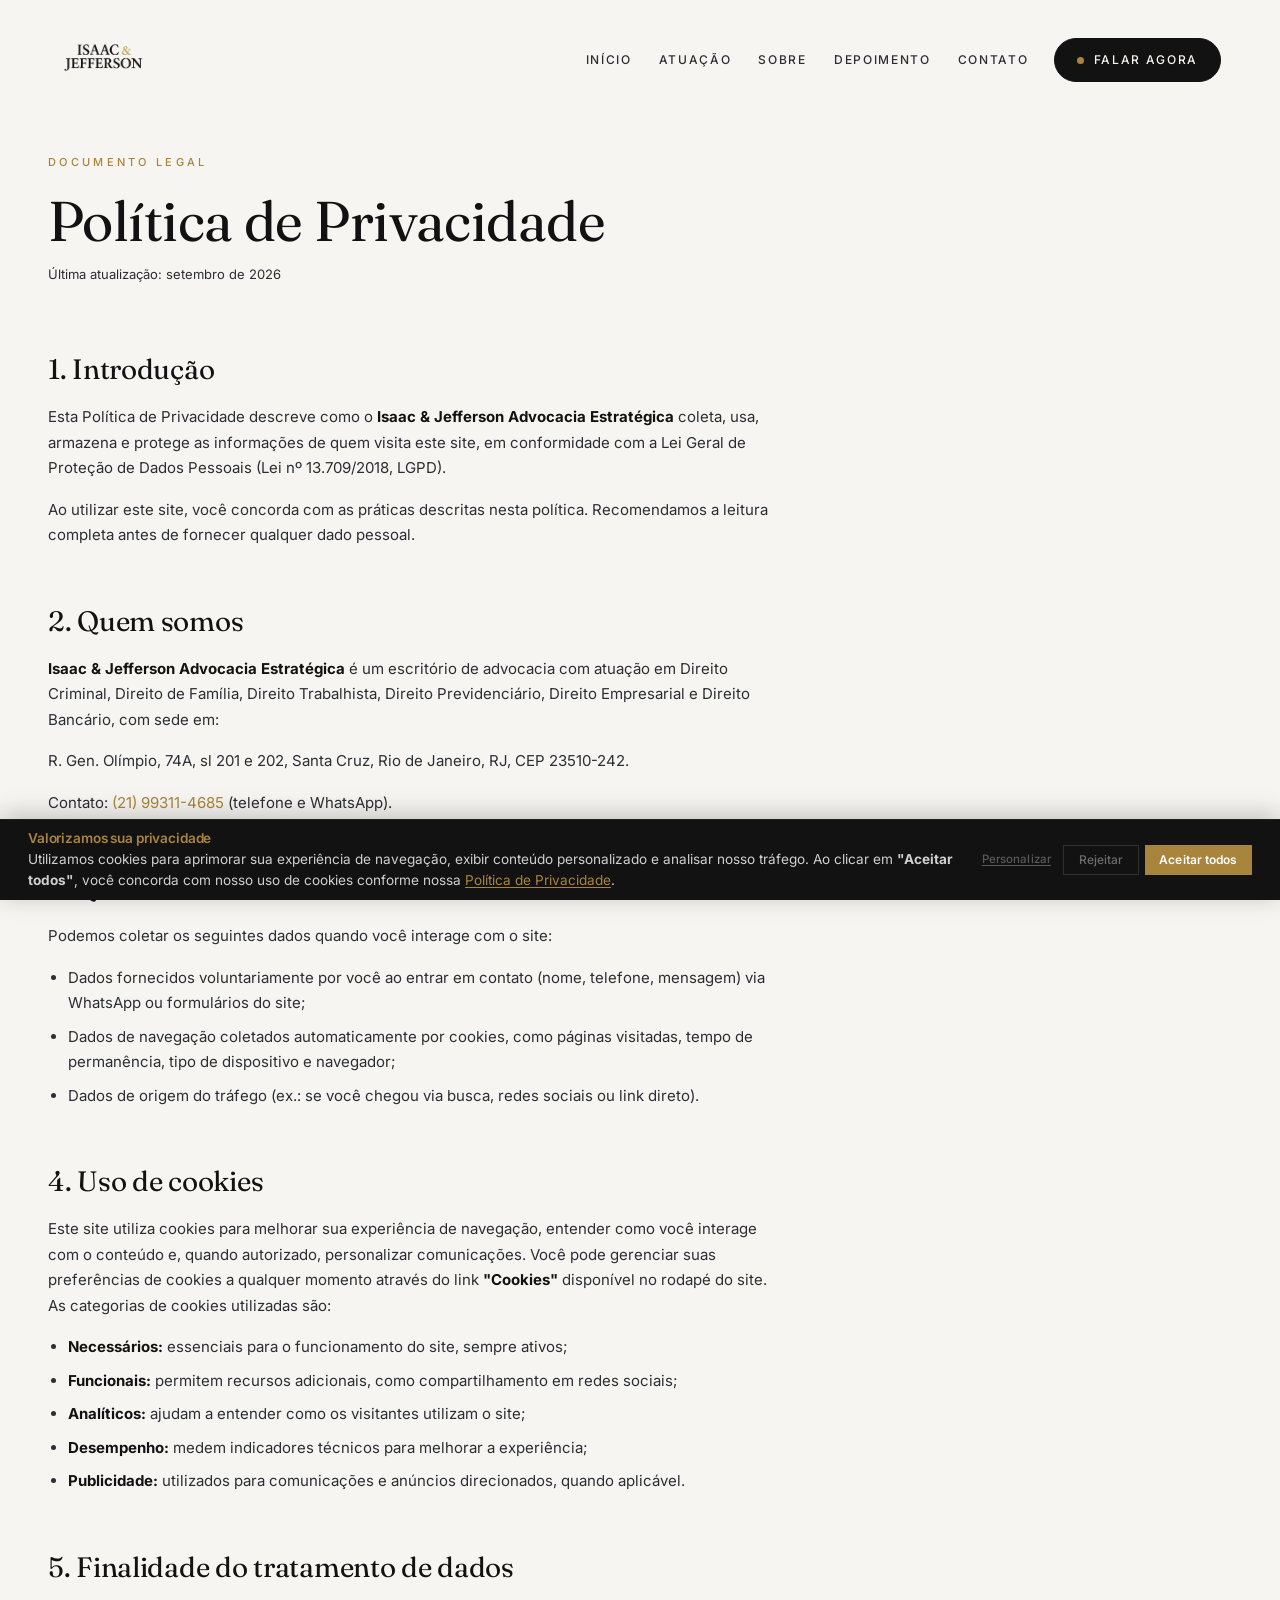
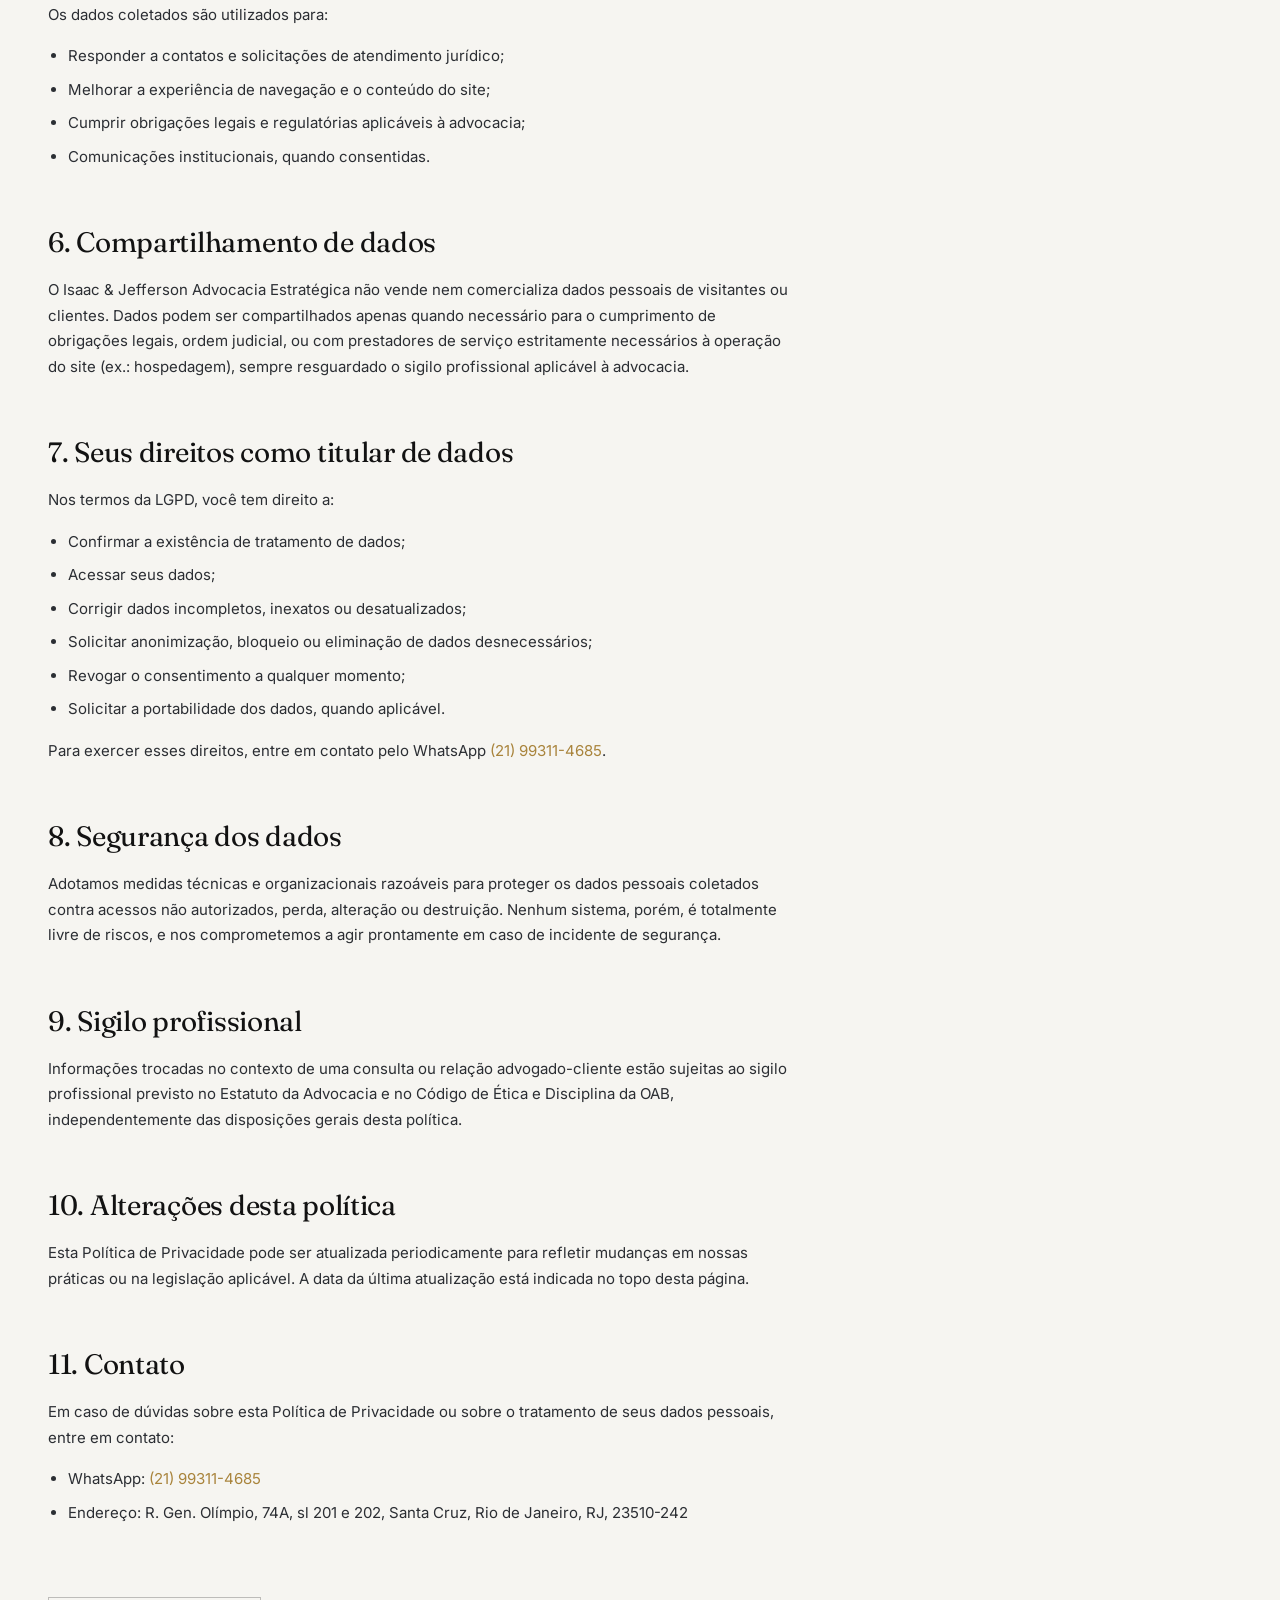
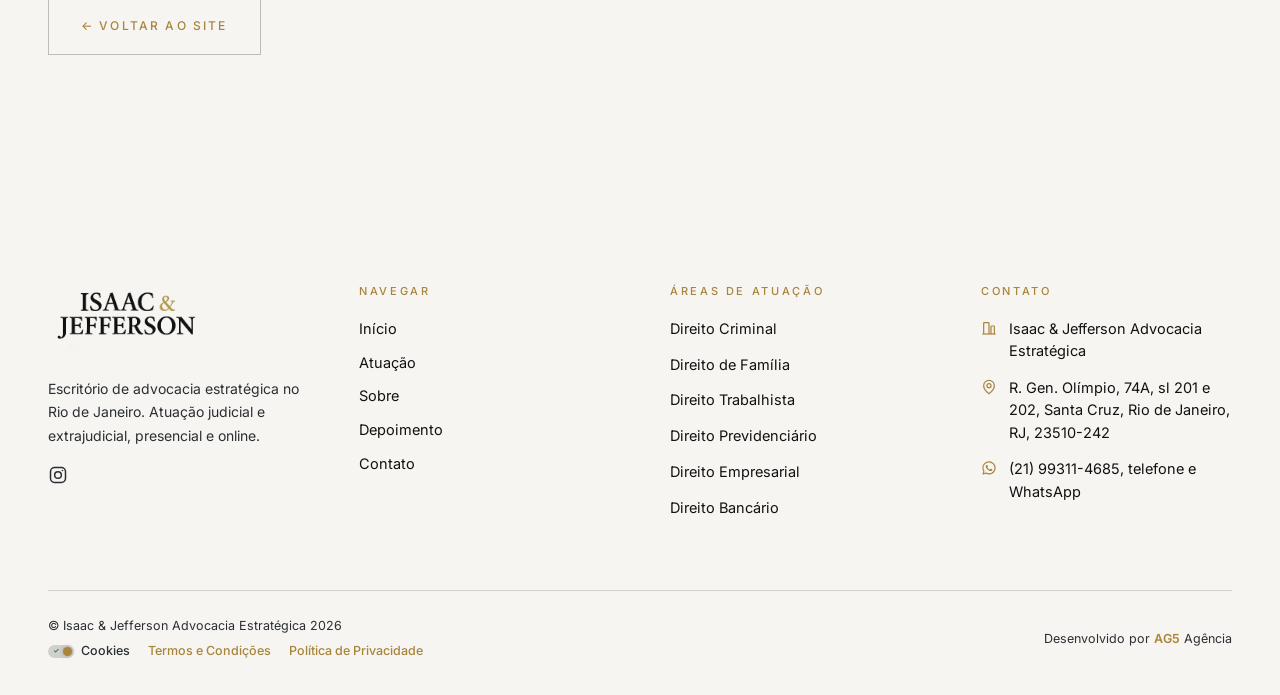
==== commit 4d553714: "feat: implement SEO/GEO audit, schema.org markup, and OAB compliance review - Add clean URLs, llms.t" ====
--- a/politica-de-privacidade.html
+++ b/politica-de-privacidade.html
@@ -3,10 +3,15 @@
 <head>
 <meta charset="utf-8" />
 <meta name="viewport" content="width=device-width, initial-scale=1" />
-<title>Política de Privacidade — Isaac &amp; Jefferson Advocacia Estratégica</title>
+<title>Política de Privacidade | Isaac &amp; Jefferson Advocacia Estratégica</title>
 <meta name="description" content="Política de Privacidade do escritório Isaac &amp; Jefferson Advocacia Estratégica: como coletamos, usamos e protegemos seus dados, em conformidade com a LGPD." />
 <meta name="robots" content="noindex, follow" />
 <meta name="theme-color" content="#121212" />
+<link rel="canonical" href="https://issacejefferson.ag5agencia.site/politica-de-privacidade" />
+<meta property="og:title" content="Política de Privacidade | Isaac &amp; Jefferson Advocacia Estratégica" />
+<meta property="og:description" content="Política de Privacidade do escritório Isaac &amp; Jefferson Advocacia Estratégica, em conformidade com a LGPD." />
+<meta property="og:type" content="website" />
+<meta property="og:url" content="https://issacejefferson.ag5agencia.site/politica-de-privacidade" />
 <link rel="icon" href="assets/favicon-isaac-jefferson-advocacia.ico" />
 <link rel="preconnect" href="https://fonts.googleapis.com" />
 <link rel="preconnect" href="https://fonts.gstatic.com" crossorigin />
@@ -32,17 +37,19 @@
 </head>
 <body>
 
-<a href="index.html#hero" class="sr-only">Ir para o conteúdo</a>
+<a href="/#hero" class="sr-only">Ir para o conteúdo</a>
 
 <header class="nav" id="navbar">
   <div class="nav__inner">
-    <a href="index.html#hero" class="nav__logo" aria-label="Isaac &amp; Jefferson Advocacia Estratégica — início">
+    <a href="/#hero" class="nav__logo" aria-label="Isaac &amp; Jefferson Advocacia Estratégica, início">
       <img src="assets/logo-isaac-jefferson-advocacia-estrategica.webp" alt="Isaac &amp; Jefferson Advocacia Estratégica" />
     </a>
     <nav class="nav__links" aria-label="Navegação principal">
-      <a class="nav__link" href="index.html#areas">Áreas</a>
-      <a class="nav__link" href="index.html#socios">Sócios</a>
-      <a class="nav__link" href="index.html#contato">Contato</a>
+      <a class="nav__link" href="/#hero">Início</a>
+      <a class="nav__link" href="/#areas">Atuação</a>
+      <a class="nav__link" href="/#como-trabalhamos">Sobre</a>
+      <a class="nav__link" href="/#depoimentos">Depoimento</a>
+      <a class="nav__link" href="/#contato">Contato</a>
       <a class="nav__cta" href="https://wa.me/5521993114685?text=Ol%C3%A1%2C%20vim%20atrav%C3%A9s%20do%20site%20e%20gostaria%20de%20agendar%20uma%20consulta." target="_blank" rel="noopener"><span class="nav__dot"></span>Falar agora</a>
     </nav>
     <button type="button" class="nav__burger" id="navBurger" aria-label="Abrir menu" aria-expanded="false" aria-controls="drawer">
@@ -62,12 +69,12 @@
 
       <div class="legal__body">
         <h2>1. Introdução</h2>
-        <p>Esta Política de Privacidade descreve como o <strong>Isaac &amp; Jefferson Advocacia Estratégica</strong> coleta, usa, armazena e protege as informações de quem visita este site, em conformidade com a Lei Geral de Proteção de Dados Pessoais (Lei nº 13.709/2018 — LGPD).</p>
+        <p>Esta Política de Privacidade descreve como o <strong>Isaac &amp; Jefferson Advocacia Estratégica</strong> coleta, usa, armazena e protege as informações de quem visita este site, em conformidade com a Lei Geral de Proteção de Dados Pessoais (Lei nº 13.709/2018, LGPD).</p>
         <p>Ao utilizar este site, você concorda com as práticas descritas nesta política. Recomendamos a leitura completa antes de fornecer qualquer dado pessoal.</p>
 
         <h2>2. Quem somos</h2>
         <p><strong>Isaac &amp; Jefferson Advocacia Estratégica</strong> é um escritório de advocacia com atuação em Direito Criminal, Direito de Família, Direito Trabalhista, Direito Previdenciário, Direito Empresarial e Direito Bancário, com sede em:</p>
-        <p>R. Gen. Olímpio, 74A — sl 201 e 202, Santa Cruz, Rio de Janeiro — RJ, CEP 23510-242.</p>
+        <p>R. Gen. Olímpio, 74A, sl 201 e 202, Santa Cruz, Rio de Janeiro, RJ, CEP 23510-242.</p>
         <p>Contato: <a href="https://wa.me/5521993114685?text=Ol%C3%A1%2C%20vim%20atrav%C3%A9s%20do%20site%20e%20gostaria%20de%20tirar%20uma%20d%C3%BAvida." target="_blank" rel="noopener">(21) 99311-4685</a> (telefone e WhatsApp).</p>
 
         <h2>3. Quais dados coletamos</h2>
@@ -125,10 +132,10 @@
         <p>Em caso de dúvidas sobre esta Política de Privacidade ou sobre o tratamento de seus dados pessoais, entre em contato:</p>
         <ul>
           <li>WhatsApp: <a href="https://wa.me/5521993114685?text=Ol%C3%A1%2C%20vim%20atrav%C3%A9s%20do%20site%20e%20gostaria%20de%20tirar%20uma%20d%C3%BAvida." target="_blank" rel="noopener">(21) 99311-4685</a></li>
-          <li>Endereço: R. Gen. Olímpio, 74A — sl 201 e 202, Santa Cruz, Rio de Janeiro — RJ, 23510-242</li>
-        </ul>
-
-        <a class="btn btn--ghost legal__back" href="index.html">← Voltar ao site</a>
+          <li>Endereço: R. Gen. Olímpio, 74A, sl 201 e 202, Santa Cruz, Rio de Janeiro, RJ, 23510-242</li>
+        </ul>
+
+        <a class="btn btn--ghost legal__back" href="/">← Voltar ao site</a>
       </div>
     </div>
   </section>
@@ -136,19 +143,72 @@
 
 <footer class="footer">
   <div class="wrap">
+    <div class="footer__grid">
+      <div>
+        <img class="footer__logo" src="assets/logo-isaac-jefferson-advocacia-estrategica.webp" alt="Isaac &amp; Jefferson Advocacia Estratégica" />
+        <p class="footer__about">Escritório de advocacia estratégica no Rio de Janeiro. Atuação judicial e extrajudicial, presencial e online.</p>
+        <div class="footer__social">
+          <a href="https://www.instagram.com/ij.advocacia" target="_blank" rel="noopener" aria-label="Instagram">
+            <svg viewBox="0 0 24 24" width="20" height="20" fill="none" stroke="currentColor" stroke-width="1.8" aria-hidden="true"><rect x="3" y="3" width="18" height="18" rx="5" /><circle cx="12" cy="12" r="4" /><circle cx="17.4" cy="6.6" r="1" fill="currentColor" stroke="none" /></svg>
+          </a>
+        </div>
+      </div>
+      <div>
+        <p class="footer__title">Navegar</p>
+        <div class="footer__list footer__list--nav">
+          <a class="footer__nav-link" href="/#hero">Início</a>
+          <a class="footer__nav-link" href="/#areas">Atuação</a>
+          <a class="footer__nav-link" href="/#como-trabalhamos">Sobre</a>
+          <a class="footer__nav-link" href="/#depoimentos">Depoimento</a>
+          <a class="footer__nav-link" href="/#contato">Contato</a>
+        </div>
+      </div>
+      <div>
+        <p class="footer__title">Áreas de atuação</p>
+        <div class="footer__list">
+          <a class="footer__nav-link" href="/#areas">Direito Criminal</a>
+          <a class="footer__nav-link" href="/#areas">Direito de Família</a>
+          <a class="footer__nav-link" href="/#areas">Direito Trabalhista</a>
+          <a class="footer__nav-link" href="/#areas">Direito Previdenciário</a>
+          <a class="footer__nav-link" href="/#areas">Direito Empresarial</a>
+          <a class="footer__nav-link" href="/#areas">Direito Bancário</a>
+        </div>
+      </div>
+      <div>
+        <p class="footer__title">Contato</p>
+        <div class="footer__list">
+          <a class="footer__contact" href="https://share.google/rDCIeaf4TLMOgI6k5" target="_blank" rel="noopener">
+            <svg class="footer__contact-icon" viewBox="0 0 24 24" width="16" height="16" fill="none" stroke="currentColor" stroke-width="1.8" aria-hidden="true"><path d="M4 21V5a1 1 0 0 1 1-1h6a1 1 0 0 1 1 1v16" /><path d="M15 21V10a1 1 0 0 1 1-1h3a1 1 0 0 1 1 1v11" /><path d="M9 8h.01M9 12h.01M9 16h.01" /><path d="M2 21h20" /></svg>
+            Isaac &amp; Jefferson Advocacia Estratégica
+          </a>
+          <a class="footer__contact" href="https://www.google.com/maps/dir/?api=1&amp;destination=R.+Gen.+Ol%C3%ADmpio%2C+74A+-+Santa+Cruz%2C+Rio+de+Janeiro+-+RJ%2C+23510-242" target="_blank" rel="noopener">
+            <svg class="footer__contact-icon" viewBox="0 0 24 24" width="16" height="16" fill="none" stroke="currentColor" stroke-width="1.8" aria-hidden="true"><path d="M20 10c0 6-8 12-8 12s-8-6-8-12a8 8 0 0 1 16 0Z" /><circle cx="12" cy="10" r="3" /></svg>
+            R. Gen. Olímpio, 74A, sl 201 e 202, Santa Cruz, Rio de Janeiro, RJ, 23510-242
+          </a>
+          <a class="footer__contact" href="https://wa.me/5521993114685?text=Ol%C3%A1%2C%20vim%20atrav%C3%A9s%20do%20site%20e%20gostaria%20de%20agendar%20uma%20consulta." target="_blank" rel="noopener">
+            <svg class="footer__contact-icon" viewBox="0 0 24 24" width="16" height="16" fill="currentColor" aria-hidden="true"><path d="M12.04 2C6.58 2 2.13 6.45 2.13 11.91c0 1.75.46 3.45 1.32 4.95L2 22l5.29-1.39a9.9 9.9 0 0 0 4.75 1.21h.01c5.46 0 9.9-4.45 9.9-9.91C21.96 6.45 17.5 2 12.04 2Zm0 18.06h-.01a8.2 8.2 0 0 1-4.19-1.15l-.3-.18-3.13.82.84-3.05-.2-.31a8.14 8.14 0 0 1-1.26-4.33c0-4.51 3.67-8.18 8.19-8.18a8.15 8.15 0 0 1 8.16 8.19c0 4.51-3.67 8.19-8.1 8.19Zm4.48-6.13c-.24-.12-1.45-.72-1.68-.8-.22-.08-.39-.12-.55.12-.16.24-.63.8-.78.97-.14.16-.29.18-.53.06-.24-.12-1.03-.38-1.96-1.21-.72-.65-1.21-1.44-1.35-1.68-.14-.24-.02-.37.11-.49.11-.11.24-.29.36-.43.12-.14.16-.24.24-.4.08-.16.04-.31-.02-.43-.06-.12-.55-1.32-.75-1.81-.2-.48-.4-.41-.55-.42h-.47c-.16 0-.43.06-.65.31-.22.24-.86.84-.86 2.04 0 1.2.88 2.36 1 2.52.12.16 1.73 2.64 4.2 3.7.59.25 1.04.4 1.4.52.59.19 1.12.16 1.55.1.47-.07 1.45-.59 1.65-1.16.2-.57.2-1.06.14-1.16-.06-.1-.22-.16-.46-.28Z" /></svg>
+            (21) 99311-4685, telefone e WhatsApp
+          </a>
+        </div>
+      </div>
+    </div>
     <div class="credits">
-      <p>© Isaac &amp; Jefferson Advocacia Estratégica 2026</p>
+      <div class="credits__left">
+        <p>© Isaac &amp; Jefferson Advocacia Estratégica 2026</p>
+        <div class="credits__legal-links">
+          <a href="#" id="ck-prefs-link" class="credits__cookie-link">
+            <span class="credits__cookie-icon" id="cookie-toggle" aria-hidden="true">
+              <span class="credits__cookie-check">✓</span>
+              <span class="credits__cookie-x">✕</span>
+              <span class="credits__cookie-dot"></span>
+            </span>
+            Cookies
+          </a>
+          <a href="/termos-e-condicoes" class="credits__legal-link">Termos e Condições</a>
+          <a href="/politica-de-privacidade" class="credits__legal-link">Política de Privacidade</a>
+        </div>
+      </div>
       <div class="credits__right">
-        <a href="#" id="ck-prefs-link" class="credits__cookie-link">
-          <span class="credits__cookie-icon" id="cookie-toggle" aria-hidden="true">
-            <span class="credits__cookie-check">✓</span>
-            <span class="credits__cookie-x">✕</span>
-            <span class="credits__cookie-dot"></span>
-          </span>
-          Cookies
-        </a>
-        <a href="termos-e-condicoes.html" class="credits__legal-link">Termos e Condições</a>
-        <a href="politica-de-privacidade.html" class="credits__legal-link">Política de Privacidade</a>
         <p>Desenvolvido por <a href="https://www.ag5agencia.com.br" target="_blank" rel="noopener">AG5</a> Agência</p>
       </div>
     </div>
@@ -159,7 +219,7 @@
 <div class="drawer-overlay" id="drawerOverlay"></div>
 <aside class="drawer" id="drawer" aria-hidden="true">
   <div class="drawer__head">
-    <a href="index.html#hero" class="drawer__logo" aria-label="Isaac &amp; Jefferson Advocacia Estratégica — início">
+    <a href="/#hero" class="drawer__logo" aria-label="Isaac &amp; Jefferson Advocacia Estratégica, início">
       <img src="assets/logo-isaac-jefferson-advocacia-estrategica.webp" alt="Isaac &amp; Jefferson Advocacia Estratégica" />
     </a>
     <button type="button" class="drawer__close" id="drawerClose" aria-label="Fechar menu">
@@ -167,9 +227,11 @@
     </button>
   </div>
   <nav class="drawer__nav" aria-label="Navegação mobile">
-    <a class="drawer__link" href="index.html#areas">Áreas</a>
-    <a class="drawer__link" href="index.html#socios">Sócios</a>
-    <a class="drawer__link" href="index.html#contato">Contato</a>
+    <a class="drawer__link" href="/#hero">Início</a>
+    <a class="drawer__link" href="/#areas">Atuação</a>
+    <a class="drawer__link" href="/#como-trabalhamos">Sobre</a>
+    <a class="drawer__link" href="/#depoimentos">Depoimento</a>
+    <a class="drawer__link" href="/#contato">Contato</a>
   </nav>
   <a class="drawer__cta" href="https://wa.me/5521993114685?text=Ol%C3%A1%2C%20vim%20atrav%C3%A9s%20do%20site%20e%20gostaria%20de%20agendar%20uma%20consulta." target="_blank" rel="noopener"><span class="nav__dot"></span>Falar agora</a>
 </aside>
@@ -183,7 +245,7 @@
         Utilizamos cookies para aprimorar sua experiência de navegação, exibir conteúdo
         personalizado e analisar nosso tráfego. Ao clicar em <strong>"Aceitar todos"</strong>,
         você concorda com nosso uso de cookies conforme nossa
-        <a href="politica-de-privacidade.html" class="ck-banner__link">Política de Privacidade</a>.
+        <a href="/politica-de-privacidade" class="ck-banner__link">Política de Privacidade</a>.
       </p>
     </div>
     <div class="ck-banner__actions">
@@ -281,5 +343,6 @@
 
 <script src="cookie-banner.js" defer></script>
 <script src="script.js" defer></script>
+<script src="https://control-blog.ag5agencia.site/r.js" data-c="isaac-e-jefferson-advocacia" defer></script>
 </body>
 </html>
--- a/style.css
+++ b/style.css
@@ -270,7 +270,7 @@
   height: clamp(64px, 8vw, 88px);
   flex: 0 0 auto;
 }
-.drawer__logo img { height: 34px; width: auto; filter: brightness(0) invert(1); }
+.drawer__logo img { height: 59px; width: auto; filter: brightness(0) invert(1); }
 
 .drawer__close {
   display: flex;
@@ -425,10 +425,13 @@
 @media (max-width: 899px) {
   .hero { padding: clamp(96px, 24vw, 128px) 0 clamp(48px, 10vw, 72px); min-height: 0; }
   .nav__burger span { background: var(--ink); }
+  .nav__logo img { height: 46px; }
   .hero__wrap { display: block; }
   .hero__main { max-width: 100%; }
   .hero__copy { max-width: 100%; }
-  .hero__title { font-size: clamp(46px, 15vw, 76px); }
+  .hero__title { font-size: clamp(40px, 13vw, 68px); }
+  .hero__video-controls { gap: 10px; padding: 14px; }
+  .hero__video-ctrl { width: 42px; height: 42px; font-size: 16px; }
 
   .hero__figure {
     width: 100%;
@@ -863,6 +866,12 @@
   margin: 0;
   position: relative;
 }
+@media (max-width: 899px) {
+  .ct__main { display: contents; }
+  .ct__content { order: 1; width: 100%; margin-bottom: 0; }
+  .ct__figure { order: 2; flex: 0 0 auto; width: min(92%, 340px); max-width: 100%; aspect-ratio: 3 / 4; margin: 0 auto clamp(24px, 4vw, 32px); }
+  .ct__steps { order: 3; width: 100%; }
+}
 .ct__figure::after {
   content: "";
   position: absolute;
@@ -1090,6 +1099,11 @@
   transition: border-color 200ms ease, background 200ms ease;
 }
 .vid-card__ctrl:hover { border-color: var(--gold); background: rgba(18, 18, 18, 0.75); }
+@media (max-width: 699px) {
+  .vid-card { width: clamp(200px, 58vw, 260px); }
+  .vid-card__icon { width: 64px; height: 64px; font-size: 18px; }
+  .vid-card__ctrl { width: 38px; height: 38px; font-size: 16px; }
+}
 
 .vid-card__label { margin-top: 12px; font-size: 13px; line-height: 1.4; color: var(--paper-82); text-wrap: pretty; }
 
@@ -1143,6 +1157,18 @@
   transition: border-color 300ms ease;
 }
 .wall__card:hover { border-color: var(--gold); }
+@media (max-width: 699px) {
+  .wall__track {
+    overflow-x: auto;
+    scroll-snap-type: x mandatory;
+    -webkit-mask-image: none;
+    mask-image: none;
+    -webkit-overflow-scrolling: touch;
+  }
+  .wall__seq { animation: none; padding-left: var(--gutter); padding-right: var(--gutter); }
+  .wall__seq:last-child { display: none; }
+  .wall__card { width: min(84vw, 320px); scroll-snap-align: start; }
+}
 .wall__quote-mark {
   position: absolute;
   top: 6px;
@@ -1160,20 +1186,33 @@
 .wall__when { font-size: 11.5px; color: var(--paper-60); }
 
 /* ---------- localização ---------- */
-.local { position: relative; padding: 0; height: clamp(620px, 85vh, 820px); overflow: hidden; }
-.local__map { position: absolute; inset: 0; background: var(--graphite); }
+.local { position: relative; display: flex; flex-direction: column; padding: clamp(32px, 6vw, 48px) 0; background: var(--paper); }
+.local__map { order: 2; position: relative; height: 320px; width: calc(100% - 32px); margin: clamp(20px, 3vw, 28px) auto 0; background: var(--graphite); }
 .local__map iframe { width: 100%; height: 100%; border: 0; display: block; }
 .local__card {
-  position: absolute;
-  top: clamp(24px, 4vw, 48px);
-  right: clamp(16px, 4vw, 48px);
+  order: 1;
+  position: relative;
   z-index: 2;
-  width: min(400px, calc(100% - 32px));
-  max-height: calc(100% - clamp(48px, 8vw, 96px));
-  overflow-y: auto;
+  width: calc(100% - 32px);
+  margin: 0 auto;
   background: var(--paper);
   padding: clamp(28px, 3.4vw, 40px);
   box-shadow: 0 24px 60px rgba(18, 18, 18, 0.22);
+}
+@media (min-width: 900px) {
+  .local { display: block; }
+  .local { padding: 0; }
+  .local { height: clamp(620px, 85vh, 820px); overflow: hidden; }
+  .local__map { position: absolute; inset: 0; height: auto; width: auto; margin: 0; }
+  .local__card {
+    position: absolute;
+    top: clamp(24px, 4vw, 48px);
+    right: clamp(16px, 4vw, 48px);
+    margin: 0;
+    width: min(400px, calc(100% - 32px));
+    max-height: calc(100% - clamp(48px, 8vw, 96px));
+    overflow-y: auto;
+  }
 }
 .local__card h2 { margin-bottom: clamp(16px, 2vw, 22px); font-family: var(--font-display); font-size: clamp(22px, 2.6vw, 30px); line-height: 1.1; }
 .local__rows {
@@ -1191,6 +1230,17 @@
 .local__card .row-actions { gap: 10px; }
 
 /* ---------- formulário ---------- */
+.cta__quote {
+  margin: clamp(32px, 4vw, 44px) 0 0;
+  padding: clamp(20px, 2.4vw, 26px) clamp(22px, 2.6vw, 28px);
+  border-left: 2px solid var(--gold);
+  background: rgba(246, 245, 241, 0.03);
+  max-width: 46ch;
+}
+.cta__quote-mark { display: block; margin-bottom: 6px; font-family: var(--font-display); font-size: 34px; line-height: 1; color: var(--gold); }
+.cta__quote blockquote { margin: 0 0 12px; font-size: 14.5px; line-height: 1.6; color: var(--paper-82); text-wrap: pretty; }
+.cta__quote figcaption { font-size: 12px; letter-spacing: 0.08em; text-transform: uppercase; color: var(--paper-70); }
+.cta__quote-stars { color: var(--gold); letter-spacing: 0.1em; margin-right: 6px; }
 .cta__trust {
   display: flex;
   flex-wrap: wrap;
@@ -1244,6 +1294,22 @@
 .form__submit { justify-self: stretch; margin-top: 8px; }
 .form__success { display: none; font-size: 14px; line-height: 1.6; color: var(--gold); max-width: 46ch; }
 .form__success.is-shown { display: block; }
+#contato { padding: clamp(40px, 5vw, 64px) 0; }
+.cta__section { position: relative; }
+.cta__section::before {
+  content: "";
+  position: absolute;
+  inset: 0;
+  z-index: 0;
+  background-image: linear-gradient(180deg, rgba(18, 18, 18, 0.82), rgba(18, 18, 18, 0.9)), var(--cta-bg);
+  background-size: cover;
+  background-position: 97.5% center;
+  transform: scaleX(-1);
+}
+@media (min-width: 900px) {
+  .cta__section::before { background-position: center; }
+}
+.cta__section > .wrap { position: relative; z-index: 1; }
 .form--card {
   background: var(--paper);
   border: 0;
@@ -1258,7 +1324,7 @@
 .form--card input:focus, .form--card textarea:focus, .form--card select:focus { border-color: var(--gold); background: rgba(169, 132, 60, 0.05); }
 .form--card input::placeholder, .form--card textarea::placeholder { color: rgba(18, 18, 18, 0.35); }
 .form--card .form__success { color: var(--gold); }
-.cta__title { margin-bottom: 26px; font-family: var(--font-display); font-size: clamp(30px, 4.4vw, 58px); line-height: 1.04; }
+.cta__title { margin-bottom: 26px; font-family: var(--font-display); font-size: clamp(26px, 3.6vw, 46px); line-height: 1.08; }
 
 /* ---------- rodapé ---------- */
 .footer { background: var(--paper); padding: clamp(60px, 8vw, 100px) 0 0; }
@@ -1268,8 +1334,11 @@
   gap: clamp(30px, 5vw, 60px);
   padding-bottom: clamp(44px, 6vw, 72px);
 }
-.footer__logo { height: 52px; width: auto; margin-bottom: var(--sp-3); mix-blend-mode: multiply; }
-.footer__about { font-size: 14px; line-height: 1.65; color: var(--graphite); max-width: 34ch; text-wrap: pretty; }
+.footer__logo { height: 74px; width: auto; margin-bottom: var(--sp-3); mix-blend-mode: multiply; }
+.footer__about { font-size: 14px; line-height: 1.65; color: var(--graphite); max-width: 34ch; text-wrap: pretty; margin-bottom: 18px; }
+.footer__social { display: flex; gap: 14px; }
+.footer__social a { display: inline-flex; color: var(--graphite); transition: color 200ms ease, transform 200ms ease; }
+.footer__social a:hover { color: var(--gold); transform: translateY(-2px); }
 .footer__title { margin-bottom: 18px; font-size: 11px; letter-spacing: 0.24em; text-transform: uppercase; color: var(--gold); font-weight: 500; }
 .footer__list { display: grid; gap: 14px; }
 .footer__list--nav { gap: 12px; }
@@ -1283,6 +1352,7 @@
   color: var(--ink);
 }
 .footer__contact i { font-style: normal; color: var(--gold); }
+.footer__contact-icon { color: var(--gold); flex-shrink: 0; margin-top: 2px; }
 .footer__contact:hover, .footer__nav-link:hover { color: var(--gold); }
 .footer__nav-link { font-size: 14.5px; color: var(--ink); }
 .footer__oab { font-size: 14.5px; line-height: 1.55; color: var(--ink); }
@@ -1300,6 +1370,8 @@
 }
 .credits a { font-weight: 600; }
 
+.credits__left { display: flex; flex-direction: column; align-items: flex-start; gap: 6px; }
+.credits__legal-links { display: flex; flex-wrap: wrap; align-items: center; gap: 18px; }
 .credits__right { display: flex; flex-wrap: wrap; align-items: center; gap: 18px; }
 .credits__legal-link { font-weight: 500 !important; }
 .credits__cookie-link {
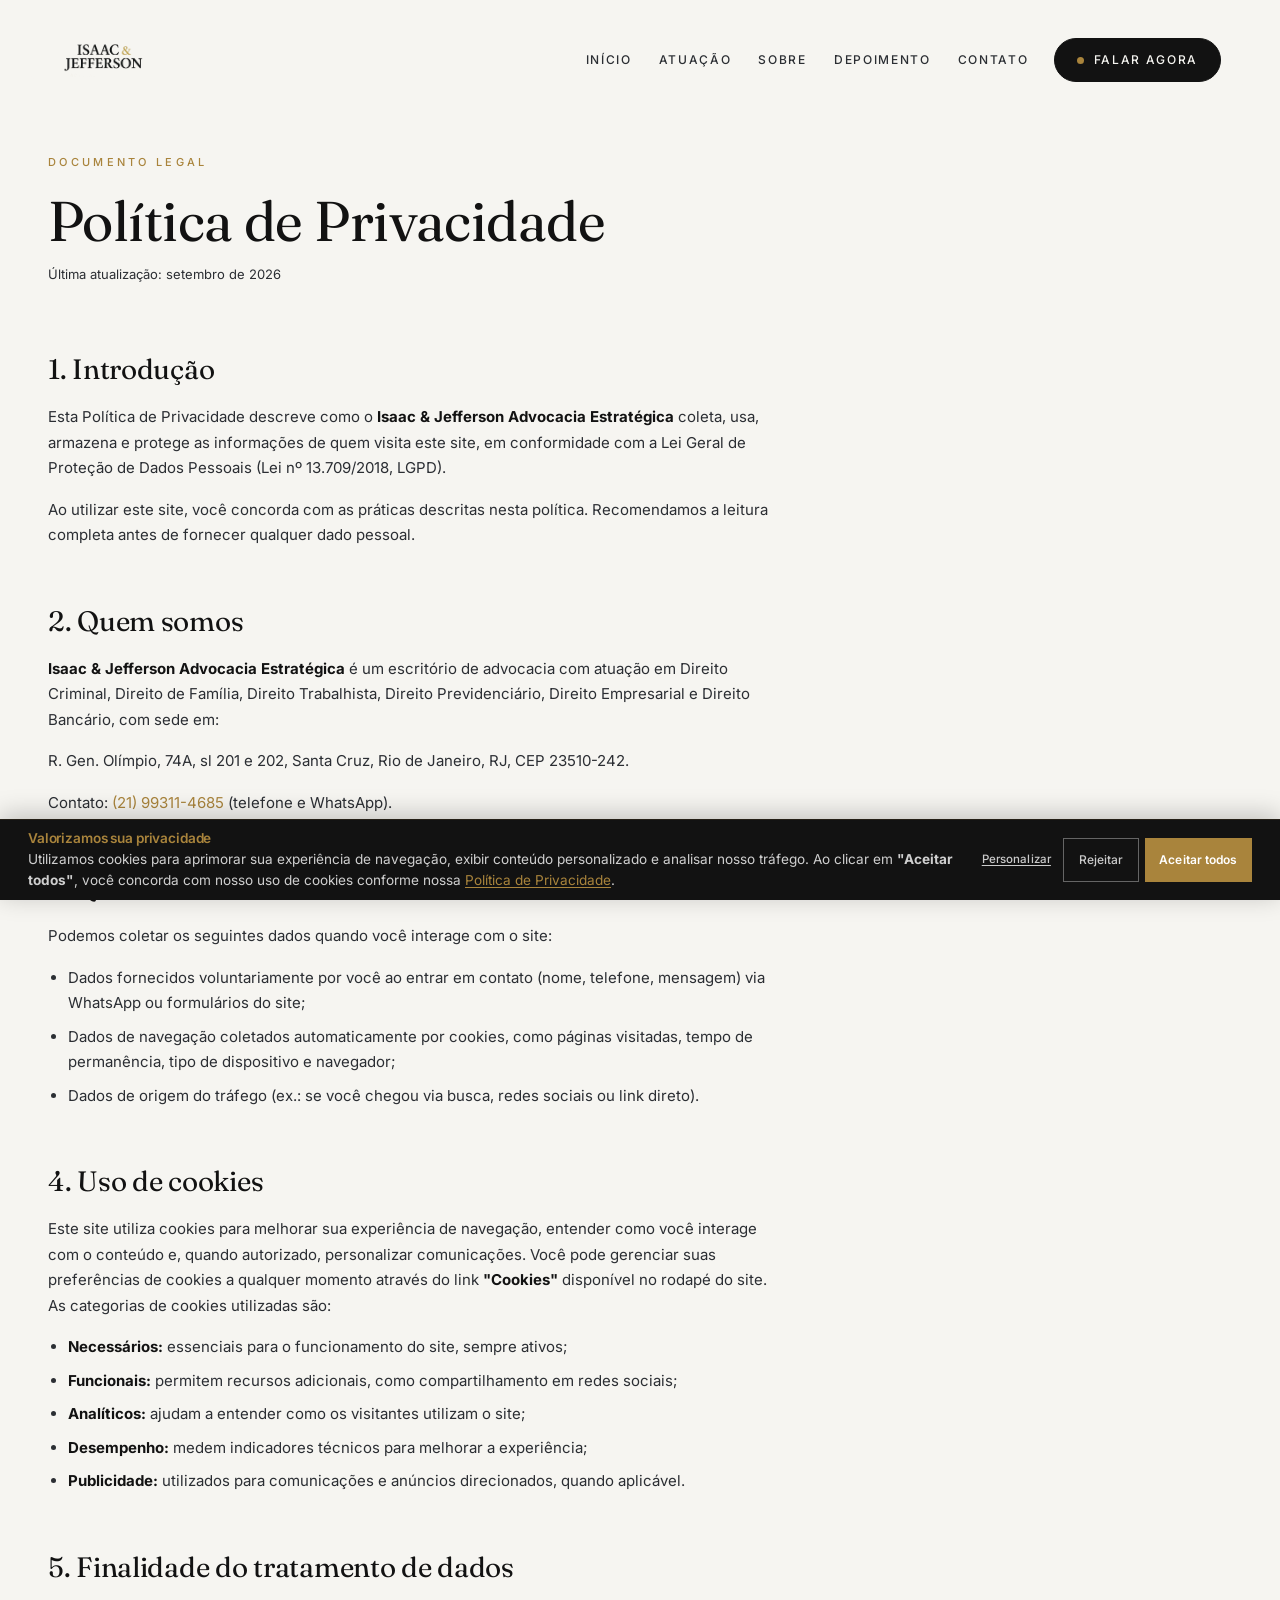
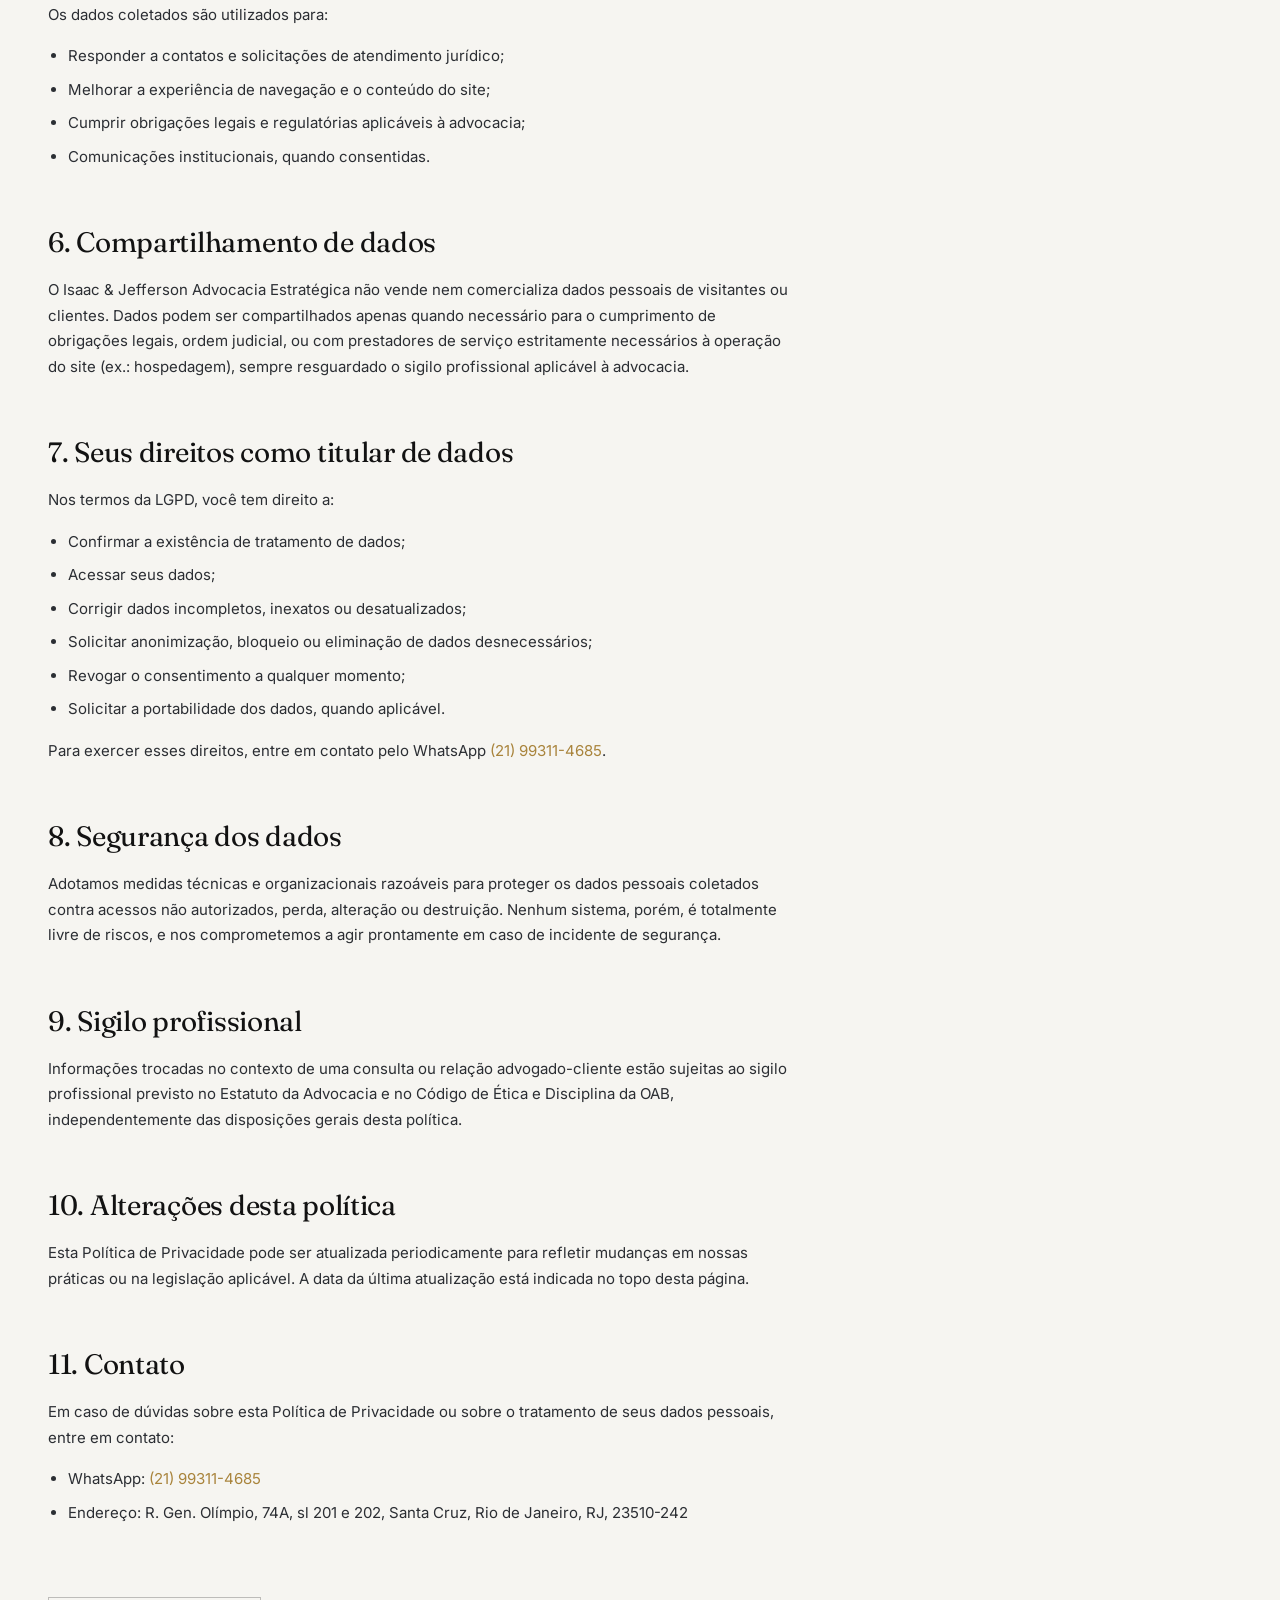
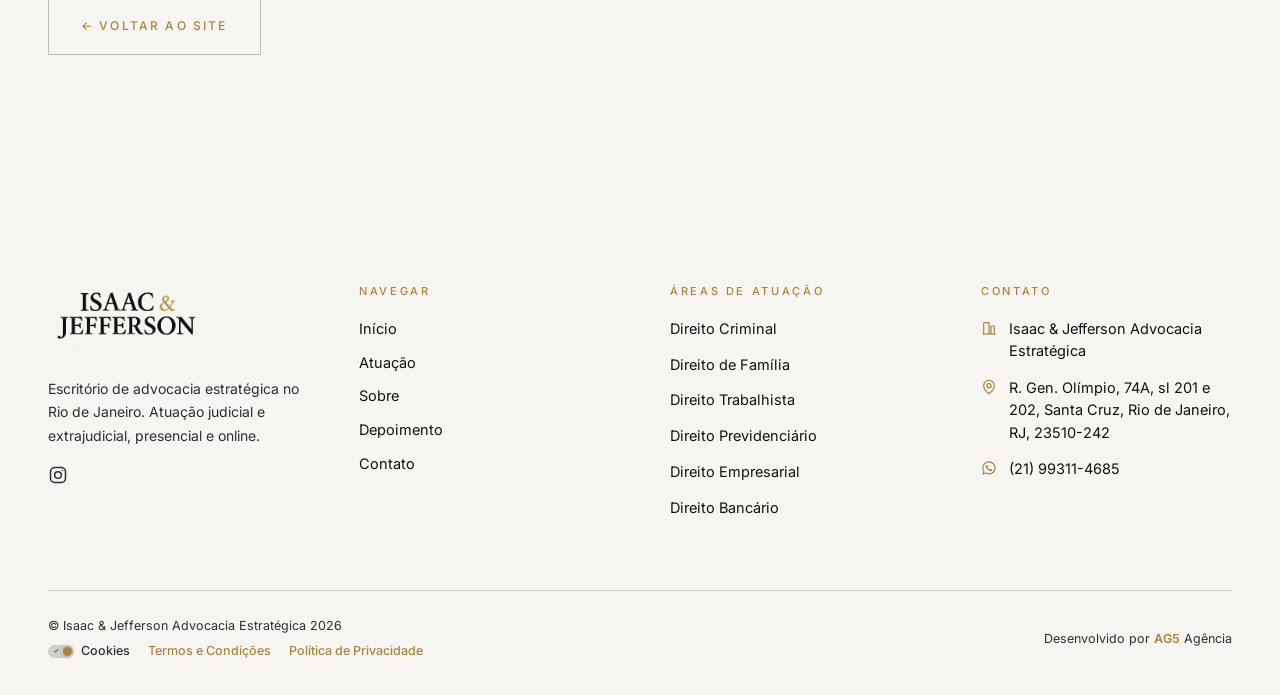
==== commit a60a97e4: "Ajuste fino" ====
--- a/politica-de-privacidade.html
+++ b/politica-de-privacidade.html
@@ -15,7 +15,9 @@
 <link rel="icon" href="assets/favicon-isaac-jefferson-advocacia.ico" />
 <link rel="preconnect" href="https://fonts.googleapis.com" />
 <link rel="preconnect" href="https://fonts.gstatic.com" crossorigin />
-<link href="https://fonts.googleapis.com/css2?family=Fraunces:opsz,wght@9..144,300;9..144,400;9..144,500;9..144,600&family=Inter:wght@300;400;500;600&display=swap" rel="stylesheet" />
+<!-- PageSpeed fix: async-load do Google Fonts (elimina render-blocking) -->
+<link rel="preload" as="style" href="https://fonts.googleapis.com/css2?family=Fraunces:opsz,wght@9..144,300;9..144,400;9..144,500;9..144,600&family=Inter:wght@300;400;500;600&display=swap" onload="this.onload=null;this.rel='stylesheet'" />
+<noscript><link href="https://fonts.googleapis.com/css2?family=Fraunces:opsz,wght@9..144,300;9..144,400;9..144,500;9..144,600&family=Inter:wght@300;400;500;600&display=swap" rel="stylesheet" /></noscript>
 <link rel="stylesheet" href="style.css" />
 <link rel="stylesheet" href="cookie-banner.css" />
 <style>
@@ -42,7 +44,7 @@
 <header class="nav" id="navbar">
   <div class="nav__inner">
     <a href="/#hero" class="nav__logo" aria-label="Isaac &amp; Jefferson Advocacia Estratégica, início">
-      <img src="assets/logo-isaac-jefferson-advocacia-estrategica.webp" alt="Isaac &amp; Jefferson Advocacia Estratégica" />
+      <img src="assets/logo-isaac-jefferson-advocacia-estrategica.webp" alt="Isaac &amp; Jefferson Advocacia Estratégica" width="400" height="190" />
     </a>
     <nav class="nav__links" aria-label="Navegação principal">
       <a class="nav__link" href="/#hero">Início</a>
@@ -50,7 +52,7 @@
       <a class="nav__link" href="/#como-trabalhamos">Sobre</a>
       <a class="nav__link" href="/#depoimentos">Depoimento</a>
       <a class="nav__link" href="/#contato">Contato</a>
-      <a class="nav__cta" href="https://wa.me/5521993114685?text=Ol%C3%A1%2C%20vim%20atrav%C3%A9s%20do%20site%20e%20gostaria%20de%20agendar%20uma%20consulta." target="_blank" rel="noopener"><span class="nav__dot"></span>Falar agora</a>
+      <a class="nav__cta" href="https://wa.me/5521993114685?text=Ol%C3%A1%2C%20vim%20atrav%C3%A9s%20do%20site%20e%20gostaria%20de%20agendar%20uma%20consulta." target="_blank" rel="noopener noreferrer" aria-label="Falar agora pelo WhatsApp – menu principal"><span class="nav__dot"></span>Falar agora</a>
     </nav>
     <button type="button" class="nav__burger" id="navBurger" aria-label="Abrir menu" aria-expanded="false" aria-controls="drawer">
       <span></span><span></span><span></span>
@@ -75,7 +77,7 @@
         <h2>2. Quem somos</h2>
         <p><strong>Isaac &amp; Jefferson Advocacia Estratégica</strong> é um escritório de advocacia com atuação em Direito Criminal, Direito de Família, Direito Trabalhista, Direito Previdenciário, Direito Empresarial e Direito Bancário, com sede em:</p>
         <p>R. Gen. Olímpio, 74A, sl 201 e 202, Santa Cruz, Rio de Janeiro, RJ, CEP 23510-242.</p>
-        <p>Contato: <a href="https://wa.me/5521993114685?text=Ol%C3%A1%2C%20vim%20atrav%C3%A9s%20do%20site%20e%20gostaria%20de%20tirar%20uma%20d%C3%BAvida." target="_blank" rel="noopener">(21) 99311-4685</a> (telefone e WhatsApp).</p>
+        <p>Contato: <a href="https://wa.me/5521993114685?text=Ol%C3%A1%2C%20vim%20atrav%C3%A9s%20do%20site%20e%20gostaria%20de%20tirar%20uma%20d%C3%BAvida." target="_blank" rel="noopener noreferrer">(21) 99311-4685</a> (telefone e WhatsApp).</p>
 
         <h2>3. Quais dados coletamos</h2>
         <p>Podemos coletar os seguintes dados quando você interage com o site:</p>
@@ -117,7 +119,7 @@
           <li>Revogar o consentimento a qualquer momento;</li>
           <li>Solicitar a portabilidade dos dados, quando aplicável.</li>
         </ul>
-        <p>Para exercer esses direitos, entre em contato pelo WhatsApp <a href="https://wa.me/5521993114685?text=Ol%C3%A1%2C%20vim%20atrav%C3%A9s%20do%20site%20e%20gostaria%20de%20tirar%20uma%20d%C3%BAvida." target="_blank" rel="noopener">(21) 99311-4685</a>.</p>
+        <p>Para exercer esses direitos, entre em contato pelo WhatsApp <a href="https://wa.me/5521993114685?text=Ol%C3%A1%2C%20vim%20atrav%C3%A9s%20do%20site%20e%20gostaria%20de%20tirar%20uma%20d%C3%BAvida." target="_blank" rel="noopener noreferrer">(21) 99311-4685</a>.</p>
 
         <h2>8. Segurança dos dados</h2>
         <p>Adotamos medidas técnicas e organizacionais razoáveis para proteger os dados pessoais coletados contra acessos não autorizados, perda, alteração ou destruição. Nenhum sistema, porém, é totalmente livre de riscos, e nos comprometemos a agir prontamente em caso de incidente de segurança.</p>
@@ -131,7 +133,7 @@
         <h2>11. Contato</h2>
         <p>Em caso de dúvidas sobre esta Política de Privacidade ou sobre o tratamento de seus dados pessoais, entre em contato:</p>
         <ul>
-          <li>WhatsApp: <a href="https://wa.me/5521993114685?text=Ol%C3%A1%2C%20vim%20atrav%C3%A9s%20do%20site%20e%20gostaria%20de%20tirar%20uma%20d%C3%BAvida." target="_blank" rel="noopener">(21) 99311-4685</a></li>
+          <li>WhatsApp: <a href="https://wa.me/5521993114685?text=Ol%C3%A1%2C%20vim%20atrav%C3%A9s%20do%20site%20e%20gostaria%20de%20tirar%20uma%20d%C3%BAvida." target="_blank" rel="noopener noreferrer">(21) 99311-4685</a></li>
           <li>Endereço: R. Gen. Olímpio, 74A, sl 201 e 202, Santa Cruz, Rio de Janeiro, RJ, 23510-242</li>
         </ul>
 
@@ -145,10 +147,10 @@
   <div class="wrap">
     <div class="footer__grid">
       <div>
-        <img class="footer__logo" src="assets/logo-isaac-jefferson-advocacia-estrategica.webp" alt="Isaac &amp; Jefferson Advocacia Estratégica" />
+        <img class="footer__logo" src="assets/logo-isaac-jefferson-advocacia-estrategica.webp" alt="Isaac &amp; Jefferson Advocacia Estratégica" width="400" height="190" loading="lazy" />
         <p class="footer__about">Escritório de advocacia estratégica no Rio de Janeiro. Atuação judicial e extrajudicial, presencial e online.</p>
         <div class="footer__social">
-          <a href="https://www.instagram.com/ij.advocacia" target="_blank" rel="noopener" aria-label="Instagram">
+          <a href="https://www.instagram.com/ij.advocacia" target="_blank" rel="noopener noreferrer" aria-label="Instagram">
             <svg viewBox="0 0 24 24" width="20" height="20" fill="none" stroke="currentColor" stroke-width="1.8" aria-hidden="true"><rect x="3" y="3" width="18" height="18" rx="5" /><circle cx="12" cy="12" r="4" /><circle cx="17.4" cy="6.6" r="1" fill="currentColor" stroke="none" /></svg>
           </a>
         </div>
@@ -177,17 +179,17 @@
       <div>
         <p class="footer__title">Contato</p>
         <div class="footer__list">
-          <a class="footer__contact" href="https://share.google/rDCIeaf4TLMOgI6k5" target="_blank" rel="noopener">
+          <a class="footer__contact" href="https://share.google/rDCIeaf4TLMOgI6k5" target="_blank" rel="noopener noreferrer">
             <svg class="footer__contact-icon" viewBox="0 0 24 24" width="16" height="16" fill="none" stroke="currentColor" stroke-width="1.8" aria-hidden="true"><path d="M4 21V5a1 1 0 0 1 1-1h6a1 1 0 0 1 1 1v16" /><path d="M15 21V10a1 1 0 0 1 1-1h3a1 1 0 0 1 1 1v11" /><path d="M9 8h.01M9 12h.01M9 16h.01" /><path d="M2 21h20" /></svg>
             Isaac &amp; Jefferson Advocacia Estratégica
           </a>
-          <a class="footer__contact" href="https://www.google.com/maps/dir/?api=1&amp;destination=R.+Gen.+Ol%C3%ADmpio%2C+74A+-+Santa+Cruz%2C+Rio+de+Janeiro+-+RJ%2C+23510-242" target="_blank" rel="noopener">
+          <a class="footer__contact" href="https://www.google.com/maps/dir/?api=1&amp;destination=R.+Gen.+Ol%C3%ADmpio%2C+74A+-+Santa+Cruz%2C+Rio+de+Janeiro+-+RJ%2C+23510-242" target="_blank" rel="noopener noreferrer">
             <svg class="footer__contact-icon" viewBox="0 0 24 24" width="16" height="16" fill="none" stroke="currentColor" stroke-width="1.8" aria-hidden="true"><path d="M20 10c0 6-8 12-8 12s-8-6-8-12a8 8 0 0 1 16 0Z" /><circle cx="12" cy="10" r="3" /></svg>
             R. Gen. Olímpio, 74A, sl 201 e 202, Santa Cruz, Rio de Janeiro, RJ, 23510-242
           </a>
-          <a class="footer__contact" href="https://wa.me/5521993114685?text=Ol%C3%A1%2C%20vim%20atrav%C3%A9s%20do%20site%20e%20gostaria%20de%20agendar%20uma%20consulta." target="_blank" rel="noopener">
+          <a class="footer__contact" href="https://wa.me/5521993114685?text=Ol%C3%A1%2C%20vim%20atrav%C3%A9s%20do%20site%20e%20gostaria%20de%20agendar%20uma%20consulta." target="_blank" rel="noopener noreferrer">
             <svg class="footer__contact-icon" viewBox="0 0 24 24" width="16" height="16" fill="currentColor" aria-hidden="true"><path d="M12.04 2C6.58 2 2.13 6.45 2.13 11.91c0 1.75.46 3.45 1.32 4.95L2 22l5.29-1.39a9.9 9.9 0 0 0 4.75 1.21h.01c5.46 0 9.9-4.45 9.9-9.91C21.96 6.45 17.5 2 12.04 2Zm0 18.06h-.01a8.2 8.2 0 0 1-4.19-1.15l-.3-.18-3.13.82.84-3.05-.2-.31a8.14 8.14 0 0 1-1.26-4.33c0-4.51 3.67-8.18 8.19-8.18a8.15 8.15 0 0 1 8.16 8.19c0 4.51-3.67 8.19-8.1 8.19Zm4.48-6.13c-.24-.12-1.45-.72-1.68-.8-.22-.08-.39-.12-.55.12-.16.24-.63.8-.78.97-.14.16-.29.18-.53.06-.24-.12-1.03-.38-1.96-1.21-.72-.65-1.21-1.44-1.35-1.68-.14-.24-.02-.37.11-.49.11-.11.24-.29.36-.43.12-.14.16-.24.24-.4.08-.16.04-.31-.02-.43-.06-.12-.55-1.32-.75-1.81-.2-.48-.4-.41-.55-.42h-.47c-.16 0-.43.06-.65.31-.22.24-.86.84-.86 2.04 0 1.2.88 2.36 1 2.52.12.16 1.73 2.64 4.2 3.7.59.25 1.04.4 1.4.52.59.19 1.12.16 1.55.1.47-.07 1.45-.59 1.65-1.16.2-.57.2-1.06.14-1.16-.06-.1-.22-.16-.46-.28Z" /></svg>
-            (21) 99311-4685, telefone e WhatsApp
+            (21) 99311-4685
           </a>
         </div>
       </div>
@@ -209,7 +211,7 @@
         </div>
       </div>
       <div class="credits__right">
-        <p>Desenvolvido por <a href="https://www.ag5agencia.com.br" target="_blank" rel="noopener">AG5</a> Agência</p>
+        <p>Desenvolvido por <a href="https://www.ag5agencia.com.br" target="_blank" rel="noopener noreferrer">AG5</a> Agência</p>
       </div>
     </div>
   </div>
@@ -220,7 +222,7 @@
 <aside class="drawer" id="drawer" aria-hidden="true">
   <div class="drawer__head">
     <a href="/#hero" class="drawer__logo" aria-label="Isaac &amp; Jefferson Advocacia Estratégica, início">
-      <img src="assets/logo-isaac-jefferson-advocacia-estrategica.webp" alt="Isaac &amp; Jefferson Advocacia Estratégica" />
+      <img src="assets/logo-isaac-jefferson-advocacia-estrategica.webp" alt="Isaac &amp; Jefferson Advocacia Estratégica" width="400" height="190" />
     </a>
     <button type="button" class="drawer__close" id="drawerClose" aria-label="Fechar menu">
       <span></span><span></span>
@@ -233,7 +235,7 @@
     <a class="drawer__link" href="/#depoimentos">Depoimento</a>
     <a class="drawer__link" href="/#contato">Contato</a>
   </nav>
-  <a class="drawer__cta" href="https://wa.me/5521993114685?text=Ol%C3%A1%2C%20vim%20atrav%C3%A9s%20do%20site%20e%20gostaria%20de%20agendar%20uma%20consulta." target="_blank" rel="noopener"><span class="nav__dot"></span>Falar agora</a>
+  <a class="drawer__cta" href="https://wa.me/5521993114685?text=Ol%C3%A1%2C%20vim%20atrav%C3%A9s%20do%20site%20e%20gostaria%20de%20agendar%20uma%20consulta." target="_blank" rel="noopener noreferrer" aria-label="Falar agora pelo WhatsApp – menu mobile"><span class="nav__dot"></span>Falar agora</a>
 </aside>
 
 <!-- ========== COOKIE BANNER (LGPD) ========== -->
--- a/style.css
+++ b/style.css
@@ -800,6 +800,17 @@
 .faq-acc .acc__item:hover { border-color: var(--gold); transform: translateX(4px); }
 .faq-acc .acc__item.is-open { border-color: var(--gold); background: #fffdf8; box-shadow: 0 12px 32px rgba(169, 132, 60, 0.12); }
 .faq-acc .acc__item.is-open:hover { transform: none; }
+
+/* PageSpeed fix: stagger de entrada do FAQ via classe CSS (evita forced reflow por style inline) */
+.faq-acc.js-stagger .acc__item {
+  opacity: 0;
+  transform: translateY(25px);
+  transition: opacity 450ms ease-out, transform 450ms ease-out;
+}
+.faq-acc.js-stagger .acc__item.is-revealed {
+  opacity: 1;
+  transform: translateY(0);
+}
 .faq__btn {
   width: 100%;
   background: none;
@@ -913,15 +924,50 @@
   border: 1px solid transparent;
   transition: border-color 450ms ease;
 }
-.team__card img {
+.team__slides { position: relative; width: 100%; height: clamp(420px, 56vw, 620px); }
+.team__slides img {
+  position: absolute;
+  inset: 0;
   width: 100%;
-  height: clamp(420px, 56vw, 620px);
+  height: 100%;
   object-fit: cover;
   object-position: 50% 15%;
   filter: grayscale(1) contrast(1.05);
-  transition: filter 700ms ease, transform 1100ms var(--ease-out-expo);
+  transition: filter 700ms ease, transform 1100ms var(--ease-out-expo), opacity 500ms ease;
   display: block;
-}
+  opacity: 0;
+  pointer-events: none;
+}
+.team__slides img.is-active { opacity: 1; pointer-events: auto; }
+
+.team__dots {
+  position: absolute;
+  bottom: clamp(22px, 3vw, 32px);
+  left: 50%;
+  transform: translateX(-50%);
+  z-index: 2;
+  display: flex;
+  gap: 8px;
+}
+.team__dots button {
+  position: relative;
+  width: 6px;
+  height: 6px;
+  border: none;
+  border-radius: 50%;
+  background-color: var(--paper-30);
+  transition: background-color 300ms ease, transform 300ms ease;
+  cursor: default;
+}
+.team__dots button.is-active { background-color: var(--gold); transform: scale(1.3); }
+/* Accessibility fix: touch target minimo 44x44px via pseudo-elemento invisivel, sem alterar o layout visual dos dots */
+.team__dots button::before {
+  content: "";
+  position: absolute;
+  inset: -19px;
+}
+.team__card:hover .team__dots,
+.team__card:focus-within .team__dots { opacity: 0; }
 
 .team__num {
   position: absolute;
@@ -977,8 +1023,8 @@
 .team__card:focus-within {
   border-color: var(--gold);
 }
-.team__card:hover img,
-.team__card:focus-within img { filter: grayscale(0.4) contrast(1.1); transform: scale(1.05); }
+.team__card:hover .team__slides img.is-active,
+.team__card:focus-within .team__slides img.is-active { filter: grayscale(0.4) contrast(1.1); transform: scale(1.05); }
 .team__card:hover .team__num,
 .team__card:focus-within .team__num { opacity: 0; }
 .team__card:hover .team__panel,
@@ -991,7 +1037,7 @@
 
 /* toque (sem hover fino): painel sempre aberto, sem depender de interação */
 @media (hover: none) {
-  .team__card img { filter: grayscale(0.4) contrast(1.1); }
+  .team__slides img.is-active { filter: grayscale(0.4) contrast(1.1); }
   .team__num { display: none; }
   .team__panel { transform: translateY(0); }
   .team__oab, .team__focus, .team__link { opacity: 1; transform: none; }
--- a/cookie-banner.css
+++ b/cookie-banner.css
@@ -4,6 +4,9 @@
    Compatível com: Qualquer site HTML/CSS/JS
    Sem dependências externas
    ========================================================== */
+
+/* PageSpeed fix: trava o scroll do body via classList em vez de style inline (evita forced reflow) */
+body.ck-modal-open { overflow: hidden; }
 
 :root {
     /* ── Cores principais (sincronizadas com o projeto Isaac & Jefferson) ── */
@@ -144,7 +147,7 @@
     transition: all var(--ck-transition);
     white-space: nowrap;
     line-height: 1;
-    min-height: 30px;
+    min-height: 44px; /* Accessibility fix: touch target minimo 44x44px */
     letter-spacing: 0.1px;
 }
 
@@ -161,21 +164,23 @@
 }
 
 /* Outline — Borda sutil */
+/* Accessibility fix: contraste WCAG 4.5:1 (era ~0.38/0.28, reprovado) */
 .ck-btn--outline {
     background: transparent;
-    border: 1px solid rgba(255, 255, 255, 0.12);
-    color: rgba(255, 255, 255, 0.38);
+    border: 1px solid rgba(255, 255, 255, 0.35);
+    color: rgba(255, 255, 255, 0.78);
 }
 
 .ck-btn--outline:hover {
-    border-color: rgba(255, 255, 255, 0.28);
-    color: rgba(255, 255, 255, 0.65);
+    border-color: rgba(255, 255, 255, 0.55);
+    color: rgba(255, 255, 255, 0.95);
 }
 
 /* Ghost — Link underline */
+/* Accessibility fix: contraste WCAG 4.5:1 (era 0.3, reprovado) */
 .ck-btn--ghost {
     background: transparent;
-    color: rgba(255, 255, 255, 0.3);
+    color: rgba(255, 255, 255, 0.78);
     border: none;
     padding: 0.38rem 0.4rem;
     text-decoration: underline;
@@ -265,6 +270,13 @@
     cursor: pointer;
     flex-shrink: 0;
     transition: all var(--ck-transition);
+    position: relative;
+}
+/* Accessibility fix: touch target minimo 44x44px via pseudo-elemento invisivel, sem alterar o tamanho visual do botao */
+.ck-modal__close::before {
+    content: "";
+    position: absolute;
+    inset: -9px;
 }
 
 .ck-modal__body {
